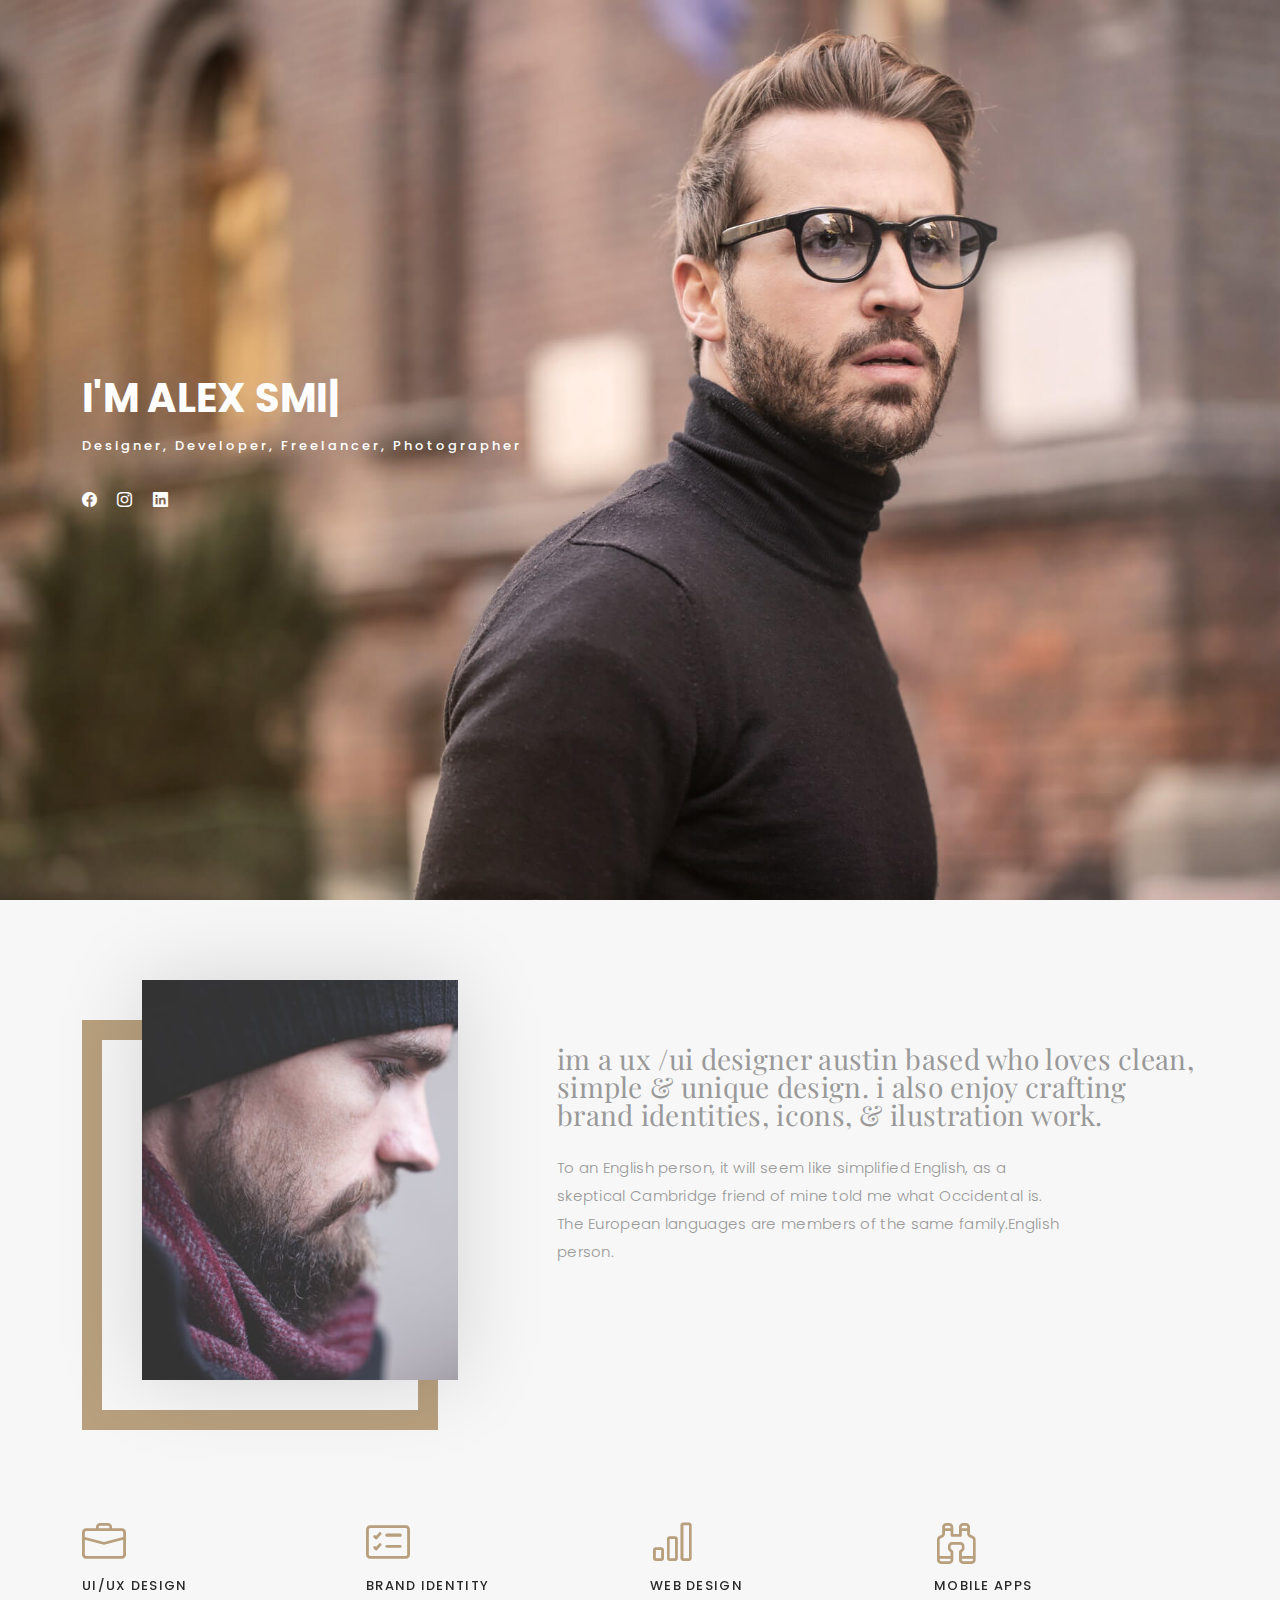
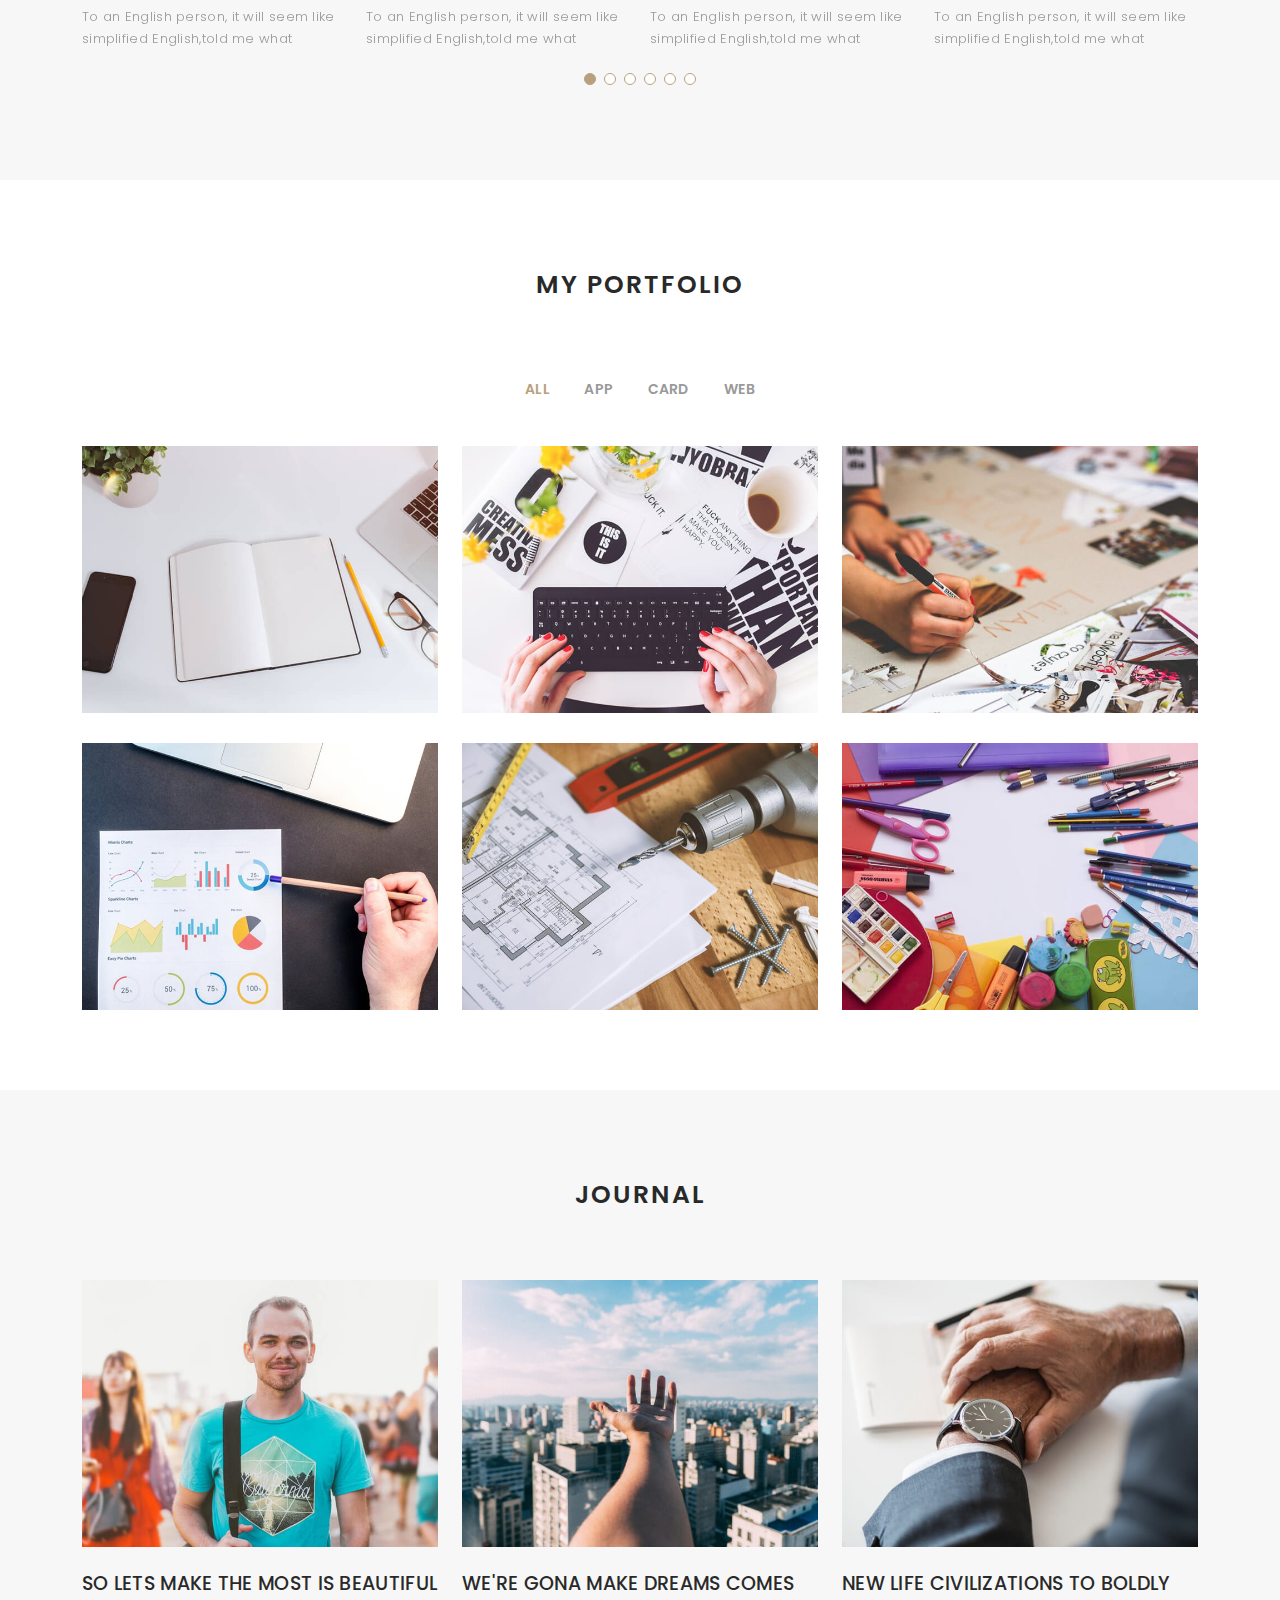
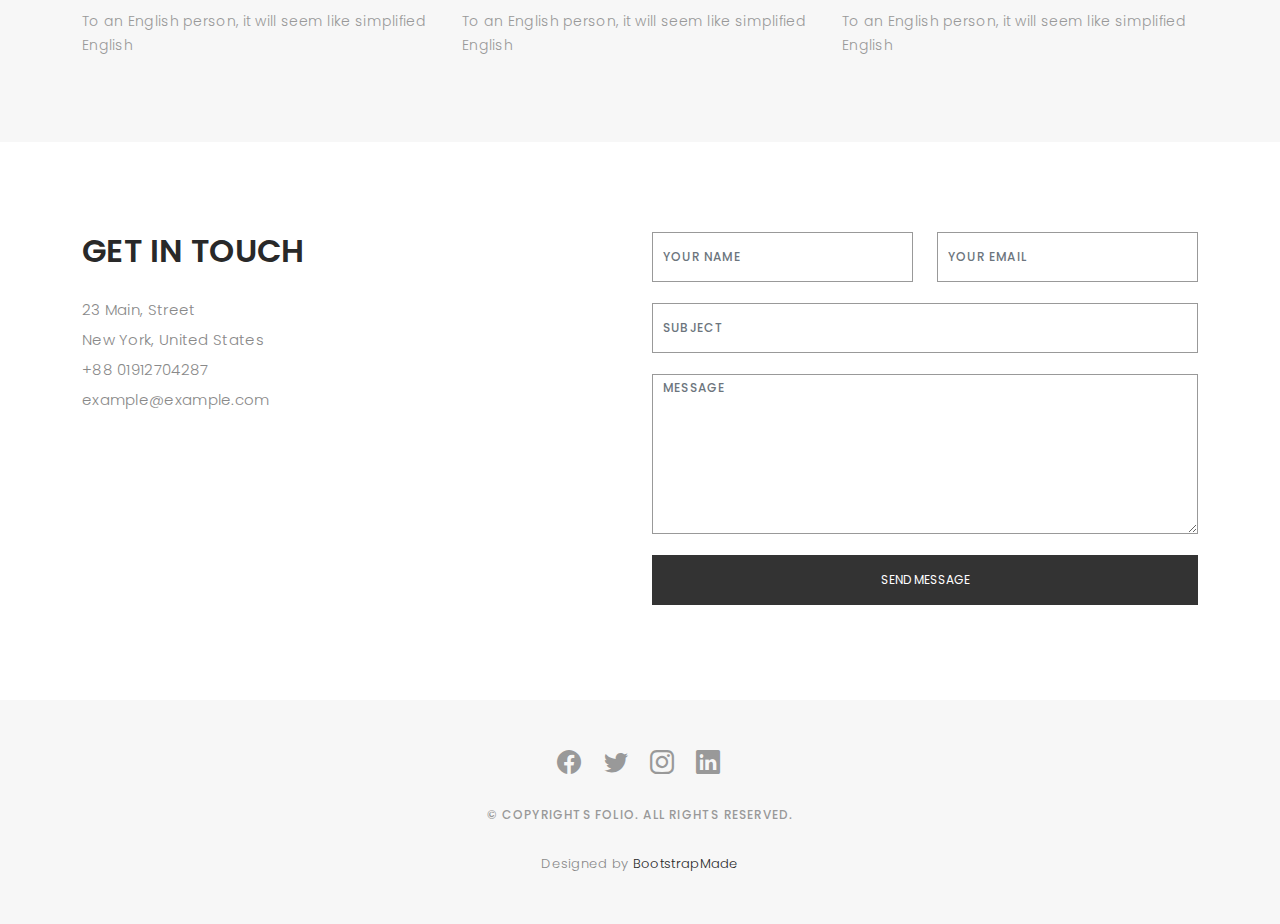
==== index.html @ 72db057d "removed linkeding" ====
<!DOCTYPE html>
<html lang="en">

<head>
  <meta charset="utf-8">
  <meta content="width=device-width, initial-scale=1.0" name="viewport">

  <title>Folio Bootstrap Template - Index</title>
  <meta content="" name="description">
  <meta content="" name="keywords">

  <!-- Favicons -->
  <link href="assets/img/favicon.png" rel="icon">
  <link href="assets/img/apple-touch-icon.png" rel="apple-touch-icon">

  <!-- Google Fonts -->
  <link href="https://fonts.googleapis.com/css?family=Poppins:300,300i,400,400i,500,500i,600,600i,700,700i|Playfair+Display:400,400i,500,500i,600,600i,700,700i,900,900i" rel="stylesheet">

  <!-- Vendor CSS Files -->
  <link href="assets/vendor/bootstrap/css/bootstrap.min.css" rel="stylesheet">
  <link href="assets/vendor/bootstrap-icons/bootstrap-icons.css" rel="stylesheet">
  <link href="assets/vendor/boxicons/css/boxicons.min.css" rel="stylesheet">
  <link href="assets/vendor/glightbox/css/glightbox.min.css" rel="stylesheet">
  <link href="assets/vendor/swiper/swiper-bundle.min.css" rel="stylesheet">

  <!-- Template Main CSS File -->
  <link href="assets/css/style.css" rel="stylesheet">

  <!-- =======================================================
  * Template Name: Folio - v4.10.0
  * Template URL: https://bootstrapmade.com/folio-bootstrap-portfolio-template/
  * Author: BootstrapMade.com
  * License: https://bootstrapmade.com/license/
  ======================================================== -->
</head>

<body>

  <!-- ======= Header ======= -->
  <header id="header" class="fixed-top ">
    <div class="container d-flex align-items-center justify-content-between">

      <a href="index.html" class="logo"><img src="assets/img/logo.png" alt="" class="img-fluid"></a>
      <!-- Uncomment below if you prefer to use an text logo -->
      <!-- <h1 class="logo"><a href="index.html">Folio</a></h1> -->

      <nav id="navbar" class="navbar">
        <ul>
          <li><a class="nav-link scrollto active" href="#hero">Home</a></li>
          <li><a class="nav-link scrollto" href="#about">About</a></li>
          <li><a class="nav-link  scrollto" href="#portfolio">Portfolio</a></li>
          <li><a class="nav-link  scrollto" href="#journal">Blog</a></li>
          <li class="dropdown"><a href="#"><span>Drop Down</span> <i class="bi bi-chevron-down"></i></a>
            <ul>
              <li><a href="#">Drop Down 1</a></li>
              <li class="dropdown"><a href="#"><span>Deep Drop Down</span> <i class="bi bi-chevron-right"></i></a>
                <ul>
                  <li><a href="#">Deep Drop Down 1</a></li>
                  <li><a href="#">Deep Drop Down 2</a></li>
                  <li><a href="#">Deep Drop Down 3</a></li>
                  <li><a href="#">Deep Drop Down 4</a></li>
                  <li><a href="#">Deep Drop Down 5</a></li>
                </ul>
              </li>
              <li><a href="#">Drop Down 2</a></li>
              <li><a href="#">Drop Down 3</a></li>
              <li><a href="#">Drop Down 4</a></li>
            </ul>
          </li>
          <li><a class="nav-link scrollto" href="#contact">Contact</a></li>
        </ul>
        <i class="bi bi-list mobile-nav-toggle"></i>
      </nav><!-- .navbar -->

    </div>
  </header><!-- End Header -->

  <!-- ======= Hero Section ======= -->
  <div id="hero" class="home">

    <div class="container">
      <div class="hero-content">
        <h1>I'm <span class="typed" data-typed-items="Alex Smith, Designer, Developer, Freelancer, Photographer"></span></h1>
        <p>Designer, Developer, Freelancer, Photographer</p>

        <ul class="list-unstyled list-social">
          <li><a href="#"><i class="bi bi-facebook"></i></a></li>
          <li><a href="#"><i class="bi bi-instagram"></i></a></li>
          <li><a href="#"><i class="bi bi-linkedin"></i></a></li>
        </ul>
      </div>
    </div>
  </div><!-- End Hero -->

  <main id="main">

    <!-- ======= About Section ======= -->
    <div id="about" class="paddsection">
      <div class="container">
        <div class="row justify-content-between">

          <div class="col-lg-4 ">
            <div class="div-img-bg">
              <div class="about-img">
                <img src="assets/img/me.jpg" class="img-responsive" alt="me">
              </div>
            </div>
          </div>

          <div class="col-lg-7">
            <div class="about-descr">

              <p class="p-heading">im a ux /ui designer austin based who loves clean, simple & unique design. i also enjoy crafting brand identities, icons, & ilustration work. </p>
              <p class="separator">To an English person, it will seem like simplified English, as a skeptical Cambridge friend of mine told me what Occidental is. The European languages are members of the same family.English person.</p>

            </div>

          </div>
        </div>
      </div>
    </div><!-- End About Section -->

    <!-- ======= Services Section ======= -->
    <div id="services">
      <div class="container">

        <div class="services-slider swiper" data-aos="fade-up" data-aos-delay="100">
          <div class="swiper-wrapper">

            <div class="swiper-slide">
              <div class="services-block">
                <i class="bi bi-briefcase"></i>
                <span>UI/UX DESIGN</span>
                <p class="separator">To an English person, it will seem like simplified English,told me what </p>
              </div>
            </div><!-- End testimonial item -->

            <div class="swiper-slide">
              <div class="services-block">
                <i class="bi bi-card-checklist"></i>
                <span>BRAND IDENTITY</span>
                <p class="separator">To an English person, it will seem like simplified English,told me what </p>
              </div>
            </div><!-- End testimonial item -->

            <div class="swiper-slide">
              <div class="services-block">
                <i class="bi bi-bar-chart"></i>
                <span>WEB DESIGN</span>
                <p class="separator">To an English person, it will seem like simplified English,told me what </p>
              </div>
            </div><!-- End testimonial item -->

            <div class="swiper-slide">
              <div class="services-block">
                <i class="bi bi-binoculars"></i>
                <span>MOBILE APPS</span>
                <p class="separator">To an English person, it will seem like simplified English,told me what </p>
              </div>
            </div><!-- End testimonial item -->

            <div class="swiper-slide">
              <div class="services-block">
                <i class="bi bi-brightness-high"></i>
                <span>Analytics</span>
                <p class="separator">To an English person, it will seem like simplified English,told me what </p>
              </div>
            </div><!-- End testimonial item -->

            <div class="swiper-slide">
              <div class="services-block">
                <i class="bi bi-calendar4-week"></i>
                <span>PHOTOGRAPHY</span>
                <p class="separator">To an English person, it will seem like simplified English,told me what </p>
              </div>
            </div><!-- End testimonial item -->

          </div>
          <div class="swiper-pagination"></div>
        </div>

      </div>

    </div><!-- End Services Section -->

    <!-- ======= Portfolio Section ======= -->
    <div id="portfolio" class="paddsection">

      <div class="container">
        <div class="section-title text-center">
          <h2>My Portfolio</h2>
        </div>
      </div>

      <div class="container">

        <div class="row">
          <div class="col-lg-12 d-flex justify-content-center">
            <ul id="portfolio-flters">
              <li data-filter="*" class="filter-active">All</li>
              <li data-filter=".filter-app">App</li>
              <li data-filter=".filter-card">Card</li>
              <li data-filter=".filter-web">Web</li>
            </ul>
          </div>
        </div>

        <div class="row portfolio-container">

          <div class="col-lg-4 col-md-6 portfolio-item filter-app">
            <img src="assets/img/portfolio/portfolio-1.jpg" class="img-fluid" alt="">
            <div class="portfolio-info">
              <h4>App 1</h4>
              <p>App</p>
              <a href="assets/img/portfolio/portfolio-1.jpg" data-gallery="portfolioGallery" class="portfolio-lightbox preview-link" title="App 1"><i class="bx bx-plus"></i></a>
              <a href="portfolio-details.html" class="details-link" title="More Details"><i class="bx bx-link"></i></a>
            </div>
          </div>

          <div class="col-lg-4 col-md-6 portfolio-item filter-web">
            <img src="assets/img/portfolio/portfolio-2.jpg" class="img-fluid" alt="">
            <div class="portfolio-info">
              <h4>Web 3</h4>
              <p>Web</p>
              <a href="assets/img/portfolio/portfolio-2.jpg" data-gallery="portfolioGallery" class="portfolio-lightbox preview-link" title="Web 3"><i class="bx bx-plus"></i></a>
              <a href="portfolio-details.html" class="details-link" title="More Details"><i class="bx bx-link"></i></a>
            </div>
          </div>

          <div class="col-lg-4 col-md-6 portfolio-item filter-app">
            <img src="assets/img/portfolio/portfolio-3.jpg" class="img-fluid" alt="">
            <div class="portfolio-info">
              <h4>App 2</h4>
              <p>App</p>
              <a href="assets/img/portfolio/portfolio-3.jpg" data-gallery="portfolioGallery" class="portfolio-lightbox preview-link" title="App 2"><i class="bx bx-plus"></i></a>
              <a href="portfolio-details.html" class="details-link" title="More Details"><i class="bx bx-link"></i></a>
            </div>
          </div>

          <div class="col-lg-4 col-md-6 portfolio-item filter-card">
            <img src="assets/img/portfolio/portfolio-4.jpg" class="img-fluid" alt="">
            <div class="portfolio-info">
              <h4>Card 2</h4>
              <p>Card</p>
              <a href="assets/img/portfolio/portfolio-4.jpg" data-gallery="portfolioGallery" class="portfolio-lightbox preview-link" title="Card 2"><i class="bx bx-plus"></i></a>
              <a href="portfolio-details.html" class="details-link" title="More Details"><i class="bx bx-link"></i></a>
            </div>
          </div>

          <div class="col-lg-4 col-md-6 portfolio-item filter-web">
            <img src="assets/img/portfolio/portfolio-5.jpg" class="img-fluid" alt="">
            <div class="portfolio-info">
              <h4>Web 2</h4>
              <p>Web</p>
              <a href="assets/img/portfolio/portfolio-5.jpg" data-gallery="portfolioGallery" class="portfolio-lightbox preview-link" title="Web 2"><i class="bx bx-plus"></i></a>
              <a href="portfolio-details.html" class="details-link" title="More Details"><i class="bx bx-link"></i></a>
            </div>
          </div>

          <div class="col-lg-4 col-md-6 portfolio-item filter-app">
            <img src="assets/img/portfolio/portfolio-6.jpg" class="img-fluid" alt="">
            <div class="portfolio-info">
              <h4>App 3</h4>
              <p>App</p>
              <a href="assets/img/portfolio/portfolio-6.jpg" data-gallery="portfolioGallery" class="portfolio-lightbox preview-link" title="App 3"><i class="bx bx-plus"></i></a>
              <a href="portfolio-details.html" class="details-link" title="More Details"><i class="bx bx-link"></i></a>
            </div>
          </div>

        </div>

      </div>

    </div><!-- End Portfolio Section -->

    <!-- ======= Journal Section ======= -->
    <div id="journal" class="text-left paddsection">

      <div class="container">
        <div class="section-title text-center">
          <h2>journal</h2>
        </div>
      </div>

      <div class="container">
        <div class="journal-block">
          <div class="row">

            <div class="col-lg-4 col-md-6">
              <div class="journal-info">

                <a href="blog-single.html"><img src="assets/img/blog-post-1.jpg" class="img-responsive" alt="img"></a>

                <div class="journal-txt">

                  <h4><a href="blog-single.html">SO LETS MAKE THE MOST IS BEAUTIFUL</a></h4>
                  <p class="separator">To an English person, it will seem like simplified English
                  </p>

                </div>

              </div>
            </div>

            <div class="col-lg-4 col-md-6">
              <div class="journal-info">

                <a href="blog-single.html"><img src="assets/img/blog-post-2.jpg" class="img-responsive" alt="img"></a>

                <div class="journal-txt">

                  <h4><a href="blog-single.html">WE'RE GONA MAKE DREAMS COMES</a></h4>
                  <p class="separator">To an English person, it will seem like simplified English
                  </p>

                </div>

              </div>
            </div>

            <div class="col-lg-4 col-md-6">
              <div class="journal-info">

                <a href="blog-single.html"><img src="assets/img/blog-post-3.jpg" class="img-responsive" alt="img"></a>

                <div class="journal-txt">

                  <h4><a href="blog-single.html">NEW LIFE CIVILIZATIONS TO BOLDLY</a></h4>
                  <p class="separator">To an English person, it will seem like simplified English
                  </p>

                </div>

              </div>
            </div>

          </div>
        </div>
      </div>

    </div><!-- End Journal Section -->

    <!-- ======= Contact Section ======= -->
    <div id="contact" class="paddsection">
      <div class="container">
        <div class="contact-block1">
          <div class="row">

            <div class="col-lg-6">
              <div class="contact-contact">

                <h2 class="mb-30">GET IN TOUCH</h2>

                <ul class="contact-details">
                  <li><span>23 Main, Street</span></li>
                  <li><span>New York, United States</span></li>
                  <li><span>+88 01912704287</span></li>
                  <li><span>example@example.com</span></li>
                </ul>

              </div>
            </div>

            <div class="col-lg-6">
              <form action="forms/contact.php" method="post" role="form" class="php-email-form">
                <div class="row gy-3">

                  <div class="col-lg-6">
                    <div class="form-group contact-block1">
                      <input type="text" name="name" class="form-control" id="name" placeholder="Your Name" required>
                    </div>
                  </div>

                  <div class="col-lg-6">
                    <div class="form-group">
                      <input type="email" class="form-control" name="email" id="email" placeholder="Your Email" required>
                    </div>
                  </div>

                  <div class="col-lg-12">
                    <div class="form-group">
                      <input type="text" class="form-control" name="subject" id="subject" placeholder="Subject" required>
                    </div>
                  </div>

                  <div class="col-lg-12">
                    <div class="form-group">
                      <textarea class="form-control" name="message" placeholder="Message" required></textarea>
                    </div>
                  </div>

                  <div class="col-lg-12">
                    <div class="loading">Loading</div>
                    <div class="error-message"></div>
                    <div class="sent-message">Your message has been sent. Thank you!</div>
                  </div>

                  <div class="mt-0">
                    <input type="submit" class="btn btn-defeault btn-send" value="Send message">
                  </div>

                </div>
              </form>
            </div>
          </div>
        </div>
      </div>
    </div><!-- End Contact Section -->

  </main><!-- End #main -->

  <!-- ======= Footer ======= -->
  <div id="footer" class="text-center">
    <div class="container">
      <div class="socials-media text-center">

        <ul class="list-unstyled">
          <li><a href="#"><i class="bi bi-facebook"></i></a></li>
          <li><a href="#"><i class="bi bi-twitter"></i></a></li>
          <li><a href="#"><i class="bi bi-instagram"></i></a></li>
          <li><a href="#"><i class="bi bi-linkedin"></i></a></li>
        </ul>

      </div>

      <p>&copy; Copyrights Folio. All rights reserved.</p>

      <div class="credits">
        <!--
        All the links in the footer should remain intact.
        You can delete the links only if you purchased the pro version.
        Licensing information: https://bootstrapmade.com/license/
        Purchase the pro version with working PHP/AJAX contact form: https://bootstrapmade.com/buy/?theme=Folio
      -->
        Designed by <a href="https://bootstrapmade.com/">BootstrapMade</a>
      </div>

    </div>
  </div><!-- End Footer -->

  <a href="#" class="back-to-top d-flex align-items-center justify-content-center"><i class="bi bi-arrow-up-short"></i></a>

  <!-- Vendor JS Files -->
  <script src="assets/vendor/bootstrap/js/bootstrap.bundle.min.js"></script>
  <script src="assets/vendor/glightbox/js/glightbox.min.js"></script>
  <script src="assets/vendor/isotope-layout/isotope.pkgd.min.js"></script>
  <script src="assets/vendor/swiper/swiper-bundle.min.js"></script>
  <script src="assets/vendor/typed.js/typed.min.js"></script>
  <script src="assets/vendor/php-email-form/validate.js"></script>

  <!-- Template Main JS File -->
  <script src="assets/js/main.js"></script>

</body>

</html>
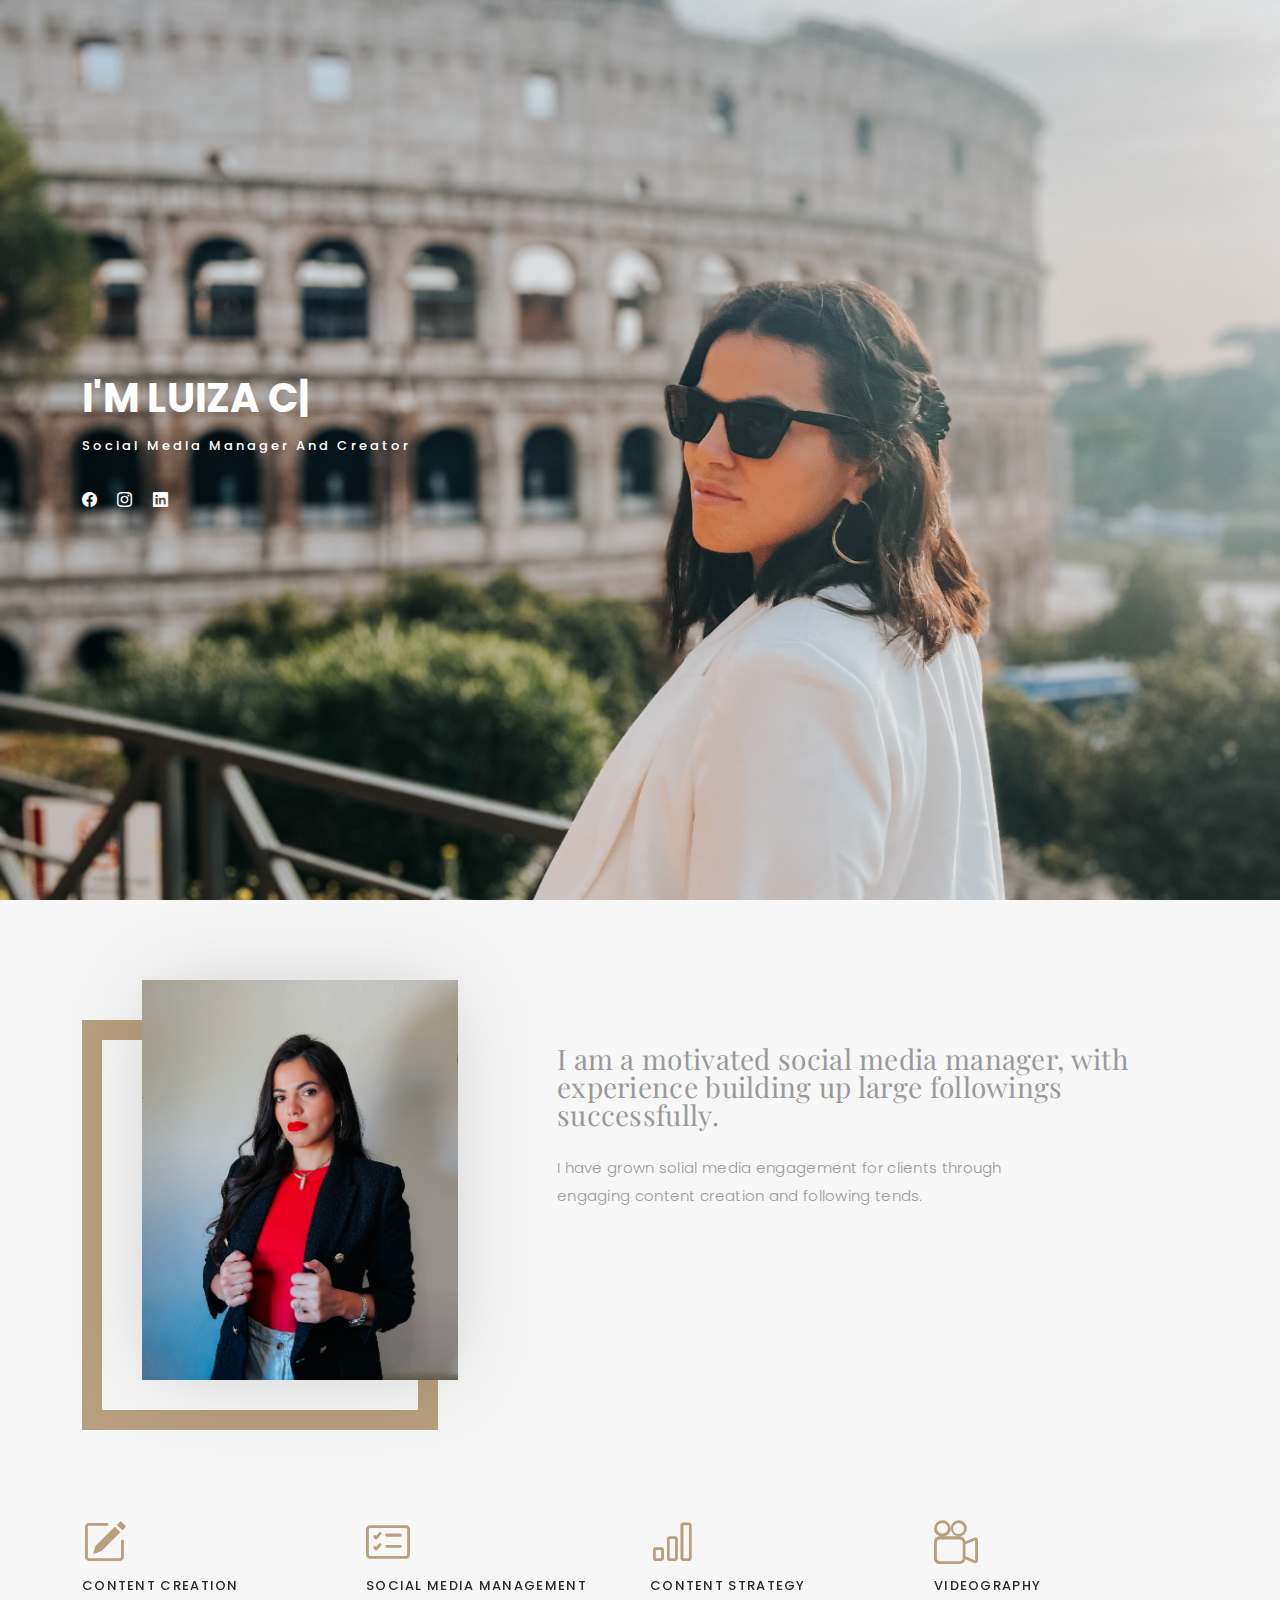
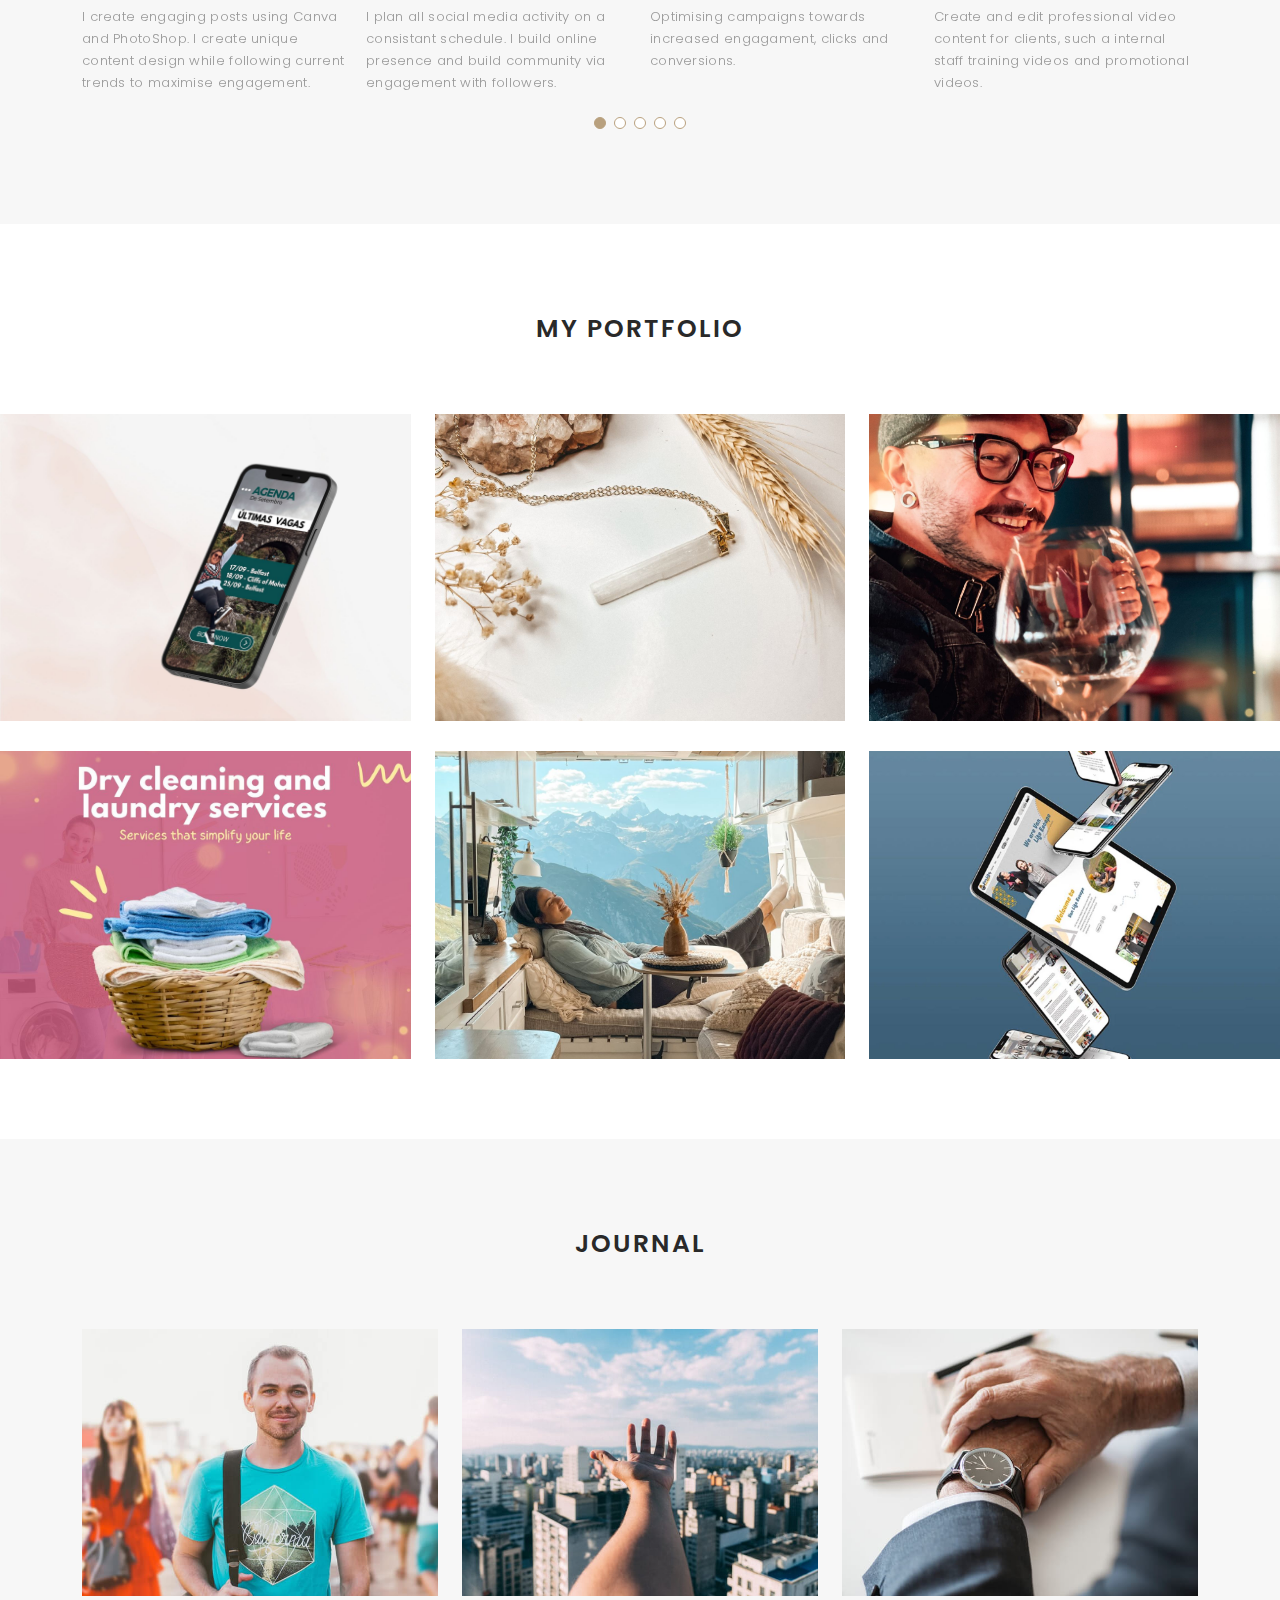
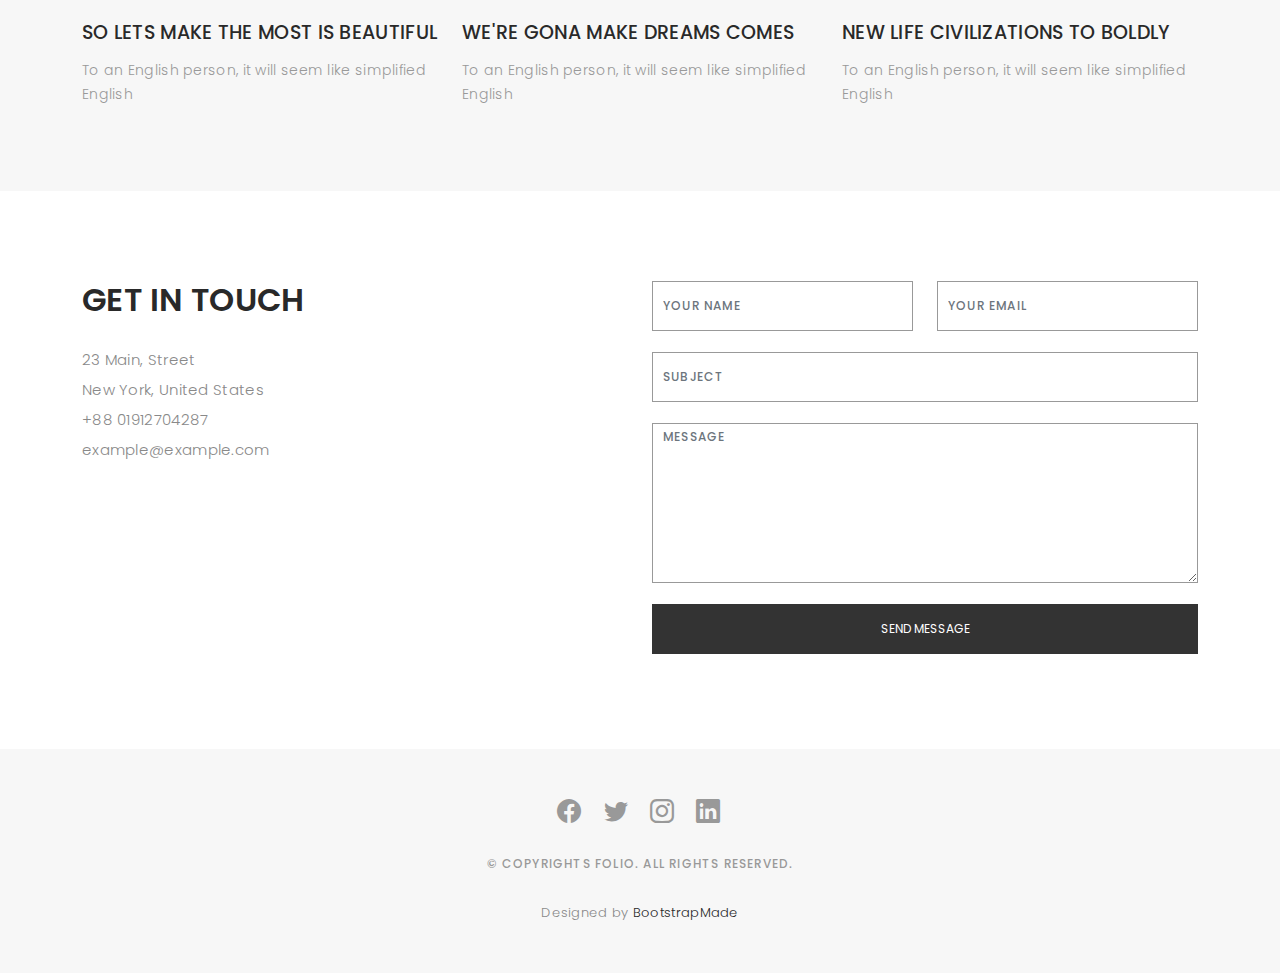
==== commit f013f8f1: "Changes to portfolio content" ====
--- a/index.html
+++ b/index.html
@@ -80,8 +80,8 @@
 
     <div class="container">
       <div class="hero-content">
-        <h1>I'm <span class="typed" data-typed-items="Alex Smith, Designer, Developer, Freelancer, Photographer"></span></h1>
-        <p>Designer, Developer, Freelancer, Photographer</p>
+        <h1>I'm <span class="typed" data-typed-items="Luiza Cavalcanti, Social Media Manager, Content Creator, Designer"></span></h1>
+        <p>Social Media Manager and Creator</p>
 
         <ul class="list-unstyled list-social">
           <li><a href="#"><i class="bi bi-facebook"></i></a></li>
@@ -102,7 +102,7 @@
           <div class="col-lg-4 ">
             <div class="div-img-bg">
               <div class="about-img">
-                <img src="assets/img/me.jpg" class="img-responsive" alt="me">
+                <img src="assets/img/luiza.jpg" class="img-responsive" alt="me">
               </div>
             </div>
           </div>
@@ -110,8 +110,8 @@
           <div class="col-lg-7">
             <div class="about-descr">
 
-              <p class="p-heading">im a ux /ui designer austin based who loves clean, simple & unique design. i also enjoy crafting brand identities, icons, & ilustration work. </p>
-              <p class="separator">To an English person, it will seem like simplified English, as a skeptical Cambridge friend of mine told me what Occidental is. The European languages are members of the same family.English person.</p>
+              <p class="p-heading">I am a motivated social media manager, with experience building up large followings successfully.</p>
+              <p class="separator">I have grown solial media engagement for clients through engaging content creation and following tends.</p>
 
             </div>
 
@@ -129,49 +129,41 @@
 
             <div class="swiper-slide">
               <div class="services-block">
-                <i class="bi bi-briefcase"></i>
-                <span>UI/UX DESIGN</span>
-                <p class="separator">To an English person, it will seem like simplified English,told me what </p>
+                <i class="bi bi-pencil-square"></i>
+                <span>CONTENT CREATION </span>
+                <p class="separator">I create engaging posts using Canva and PhotoShop. I create unique content design while following current trends to maximise engagement.</p>
               </div>
             </div><!-- End testimonial item -->
 
             <div class="swiper-slide">
               <div class="services-block">
                 <i class="bi bi-card-checklist"></i>
-                <span>BRAND IDENTITY</span>
-                <p class="separator">To an English person, it will seem like simplified English,told me what </p>
+                <span>SOCIAL MEDIA MANAGEMENT </span>
+                <p class="separator">I plan all social media activity on a consistant schedule. I build online presence and build community via engagement with followers.</p>
               </div>
             </div><!-- End testimonial item -->
 
             <div class="swiper-slide">
               <div class="services-block">
                 <i class="bi bi-bar-chart"></i>
-                <span>WEB DESIGN</span>
-                <p class="separator">To an English person, it will seem like simplified English,told me what </p>
+                <span>CONTENT STRATEGY </span>
+                <p class="separator">Optimising campaigns towards increased engagament, clicks and conversions.</p>
               </div>
             </div><!-- End testimonial item -->
 
             <div class="swiper-slide">
               <div class="services-block">
-                <i class="bi bi-binoculars"></i>
-                <span>MOBILE APPS</span>
-                <p class="separator">To an English person, it will seem like simplified English,told me what </p>
+                <i class="bi bi-camera-reels"></i>
+                <span> VIDEOGRAPHY</span>
+                <p class="separator">Create and edit professional video content for clients, such a internal staff training videos and promotional videos.</p>
               </div>
             </div><!-- End testimonial item -->
 
             <div class="swiper-slide">
               <div class="services-block">
-                <i class="bi bi-brightness-high"></i>
-                <span>Analytics</span>
-                <p class="separator">To an English person, it will seem like simplified English,told me what </p>
-              </div>
-            </div><!-- End testimonial item -->
-
-            <div class="swiper-slide">
-              <div class="services-block">
-                <i class="bi bi-calendar4-week"></i>
+                <i class="bi bi-camera"></i>
                 <span>PHOTOGRAPHY</span>
-                <p class="separator">To an English person, it will seem like simplified English,told me what </p>
+                <p class="separator">Shoot and editing of product photography.</p>
               </div>
             </div><!-- End testimonial item -->
 
@@ -192,78 +184,69 @@
         </div>
       </div>
 
-      <div class="container">
-
-        <div class="row">
-          <div class="col-lg-12 d-flex justify-content-center">
-            <ul id="portfolio-flters">
-              <li data-filter="*" class="filter-active">All</li>
-              <li data-filter=".filter-app">App</li>
-              <li data-filter=".filter-card">Card</li>
-              <li data-filter=".filter-web">Web</li>
-            </ul>
-          </div>
-        </div>
+
 
         <div class="row portfolio-container">
 
+          <!-- CARIOCA TRIPS -->
           <div class="col-lg-4 col-md-6 portfolio-item filter-app">
-            <img src="assets/img/portfolio/portfolio-1.jpg" class="img-fluid" alt="">
-            <div class="portfolio-info">
-              <h4>App 1</h4>
-              <p>App</p>
-              <a href="assets/img/portfolio/portfolio-1.jpg" data-gallery="portfolioGallery" class="portfolio-lightbox preview-link" title="App 1"><i class="bx bx-plus"></i></a>
-              <a href="portfolio-details.html" class="details-link" title="More Details"><i class="bx bx-link"></i></a>
+            <img src="assets/img/portfolio/carioca-project.jpg" class="img-fluid" alt="">
+            <div class="portfolio-info">
+              <h4> Social Media Manager & Creator </h4>
+              <p>Carioca Trips </p>
+              <a href="assets/img/portfolio/carioca-project.jpg" data-gallery="portfolioGallery" class="portfolio-lightbox preview-link" title="App 1"><i class="bx bx-plus"></i></a>
+              <a href="details-carioca.html" class="details-link" title="More Details"><i class="bx bx-link"></i></a>
             </div>
           </div>
 
           <div class="col-lg-4 col-md-6 portfolio-item filter-web">
-            <img src="assets/img/portfolio/portfolio-2.jpg" class="img-fluid" alt="">
-            <div class="portfolio-info">
-              <h4>Web 3</h4>
-              <p>Web</p>
-              <a href="assets/img/portfolio/portfolio-2.jpg" data-gallery="portfolioGallery" class="portfolio-lightbox preview-link" title="Web 3"><i class="bx bx-plus"></i></a>
-              <a href="portfolio-details.html" class="details-link" title="More Details"><i class="bx bx-link"></i></a>
+            <img src="assets/img/da-terra-crystals.jpg" class="img-fluid" alt="">
+            <div class="portfolio-info">
+              <h4> Marketing, Photography, E-commerce </h4>
+              <p> Da Terra Crystals </p>
+              <a href="assets/img/da-terra-crystals.jpg" data-gallery="portfolioGallery" class="portfolio-lightbox preview-link" title="Web 3"><i class="bx bx-plus"></i></a>
+              <a href="details-da-terra.html" class="details-link" title="More Details"><i class="bx bx-link"></i></a>
             </div>
           </div>
 
           <div class="col-lg-4 col-md-6 portfolio-item filter-app">
-            <img src="assets/img/portfolio/portfolio-3.jpg" class="img-fluid" alt="">
-            <div class="portfolio-info">
-              <h4>App 2</h4>
-              <p>App</p>
-              <a href="assets/img/portfolio/portfolio-3.jpg" data-gallery="portfolioGallery" class="portfolio-lightbox preview-link" title="App 2"><i class="bx bx-plus"></i></a>
-              <a href="portfolio-details.html" class="details-link" title="More Details"><i class="bx bx-link"></i></a>
+            <img src="assets/img/hodson-video.jpg" class="img-fluid" alt="">
+            <div class="portfolio-info">
+              <h4>Video Produce + Video editing </h4>
+              <p>Hodson Bay Group </p>
+              <a href="assets/img/hodson-video.jpg" data-gallery="portfolioGallery" class="portfolio-lightbox preview-link" title="App 2"><i class="bx bx-plus"></i></a>
+              <a href="https://vimeo.com/598905514" target="_blank" class="details-link" title="More Details"><i class="bx bx-link"></i></a>
             </div>
           </div>
 
           <div class="col-lg-4 col-md-6 portfolio-item filter-card">
-            <img src="assets/img/portfolio/portfolio-4.jpg" class="img-fluid" alt="">
-            <div class="portfolio-info">
-              <h4>Card 2</h4>
-              <p>Card</p>
-              <a href="assets/img/portfolio/portfolio-4.jpg" data-gallery="portfolioGallery" class="portfolio-lightbox preview-link" title="Card 2"><i class="bx bx-plus"></i></a>
-              <a href="portfolio-details.html" class="details-link" title="More Details"><i class="bx bx-link"></i></a>
+            <img src="assets/img/laundry.jpg" class="img-fluid" alt="">
+            <div class="portfolio-info">
+              <h4> Instagram diagnostic </h4>
+              <p> Online Laundry </p>
+              <a href="assets/img/laundry.jpg" data-gallery="portfolioGallery" class="portfolio-lightbox preview-link" title="Card 2"><i class="bx bx-plus"></i></a>
+              <a href="details-laundry.html" class="details-link" title="More Details"><i class="bx bx-link"></i></a>
             </div>
           </div>
 
           <div class="col-lg-4 col-md-6 portfolio-item filter-web">
-            <img src="assets/img/portfolio/portfolio-5.jpg" class="img-fluid" alt="">
-            <div class="portfolio-info">
-              <h4>Web 2</h4>
-              <p>Web</p>
-              <a href="assets/img/portfolio/portfolio-5.jpg" data-gallery="portfolioGallery" class="portfolio-lightbox preview-link" title="Web 2"><i class="bx bx-plus"></i></a>
-              <a href="portfolio-details.html" class="details-link" title="More Details"><i class="bx bx-link"></i></a>
+            <img src="assets/img/vanlife.jpg" class="img-fluid" alt="">
+            <div class="portfolio-info">
+              <h4> Social Media Creator  </h4>
+              <p> Van Life Escape + Lu Galvão Pelo Mundo </p>
+              <a href="assets/img/vanlife.jpg" data-gallery="portfolioGallery" class="portfolio-lightbox preview-link" title="Web 2"><i class="bx bx-plus"></i></a>
+              <a href="details-vanlife.html" class="details-link" title="More Details"><i class="bx bx-link"></i></a>
             </div>
           </div>
 
           <div class="col-lg-4 col-md-6 portfolio-item filter-app">
-            <img src="assets/img/portfolio/portfolio-6.jpg" class="img-fluid" alt="">
-            <div class="portfolio-info">
-              <h4>App 3</h4>
-              <p>App</p>
-              <a href="assets/img/portfolio/portfolio-6.jpg" data-gallery="portfolioGallery" class="portfolio-lightbox preview-link" title="App 3"><i class="bx bx-plus"></i></a>
-              <a href="portfolio-details.html" class="details-link" title="More Details"><i class="bx bx-link"></i></a>
+            <img src="assets/img/webdesign.jpg" class="img-fluid" alt="">
+            <div class="portfolio-info">
+              <h4> UX - Web design </h4>
+              <p> </p>
+              <a href="assets/img/webdesign.jpg
+              " data-gallery="portfolioGallery" class="portfolio-lightbox preview-link" title="App 3"><i class="bx bx-plus"></i></a>
+              <a href="details-ux.html" class="details-link" title="More Details"><i class="bx bx-link"></i></a>
             </div>
           </div>
 
--- a/assets/css/style.css
+++ b/assets/css/style.css
@@ -1,10 +1,10 @@
-/**
-* Template Name: Folio - v4.10.0
-* Template URL: https://bootstrapmade.com/folio-bootstrap-portfolio-template/
-* Author: BootstrapMade.com
-* License: https://bootstrapmade.com/license/
-*/
-
+/**
+* Template Name: Folio - v4.10.0
+* Template URL: https://bootstrapmade.com/folio-bootstrap-portfolio-template/
+* Author: BootstrapMade.com
+* License: https://bootstrapmade.com/license/
+*/
+
 /*--------------------------------------------------------------
 # General
 --------------------------------------------------------------*/
@@ -448,7 +448,7 @@
 # Hero
 --------------------------------------------------------------*/
 #hero {
-  background: url("../img/home-bg.jpg") repeat scroll center center/cover;
+  background: url("../img/hero.jpg") repeat scroll center center/cover;
   height: 100vh;
   width: 100%;
 }
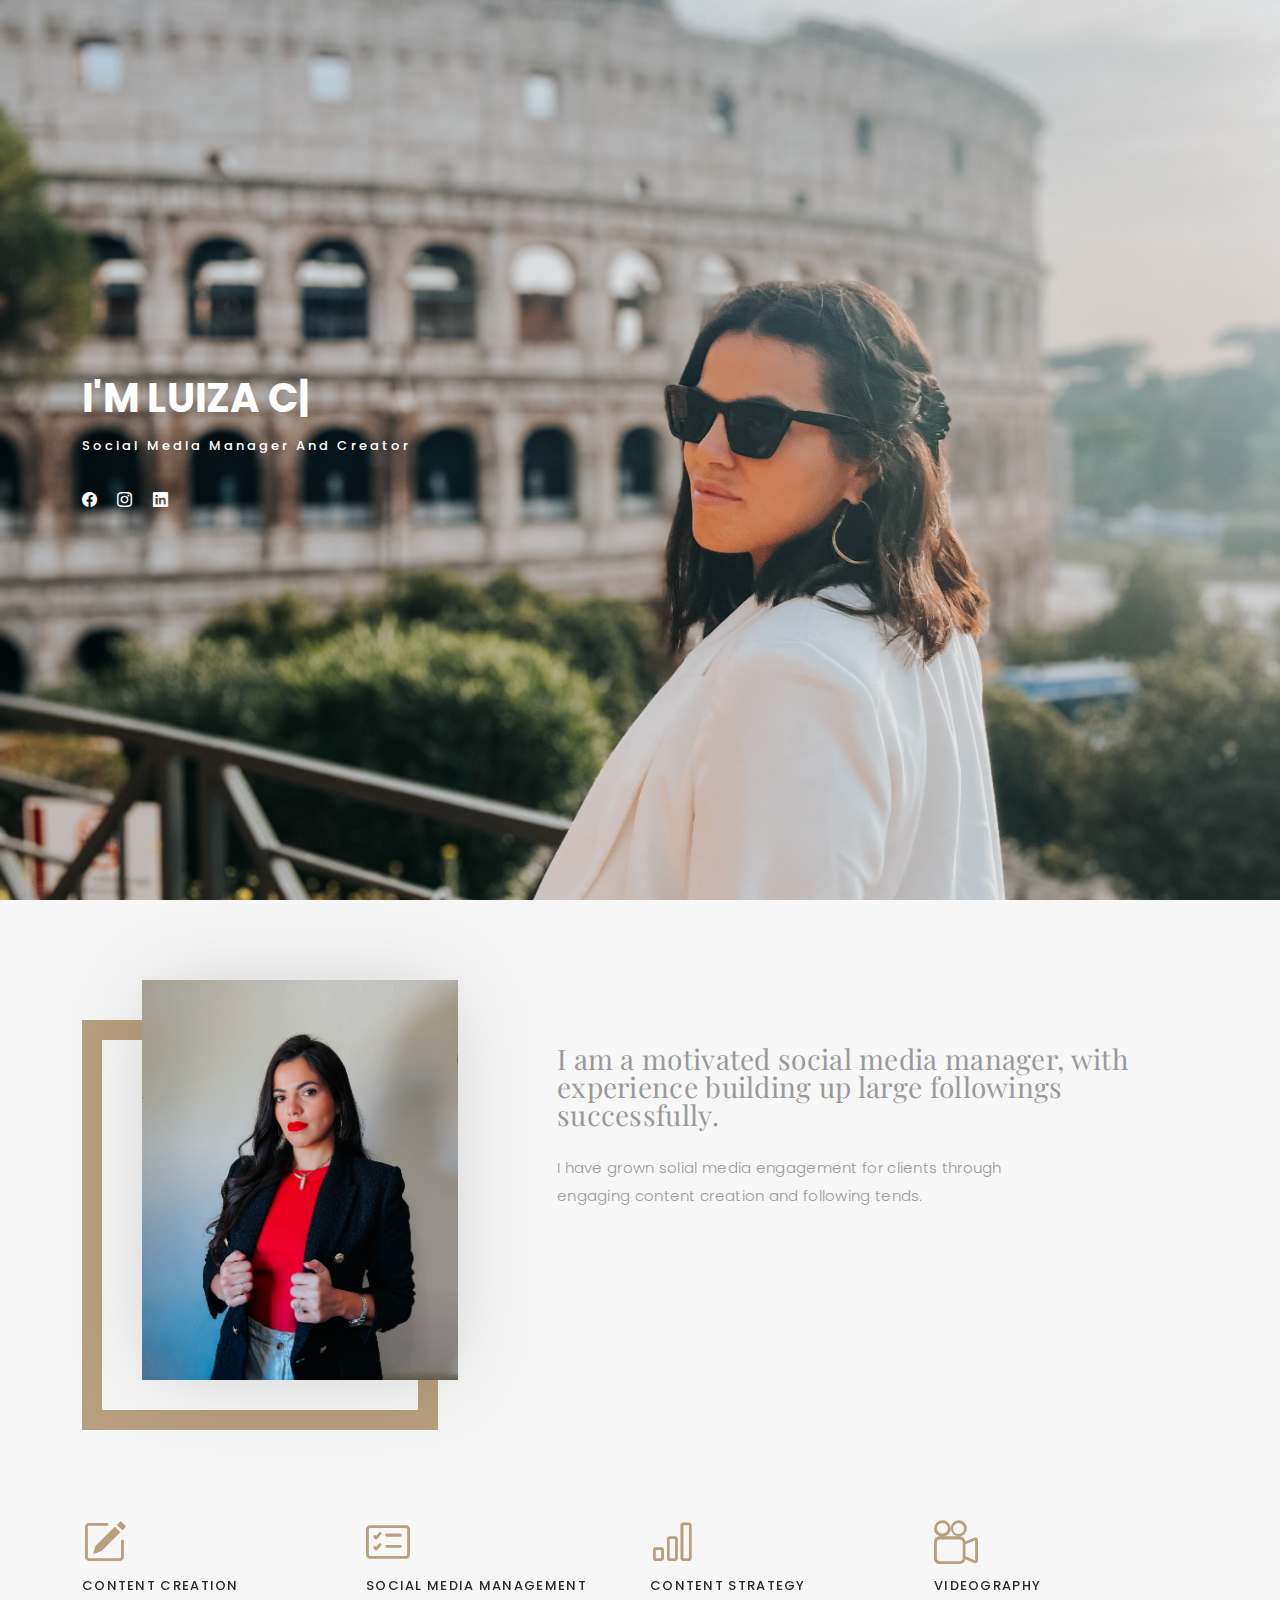
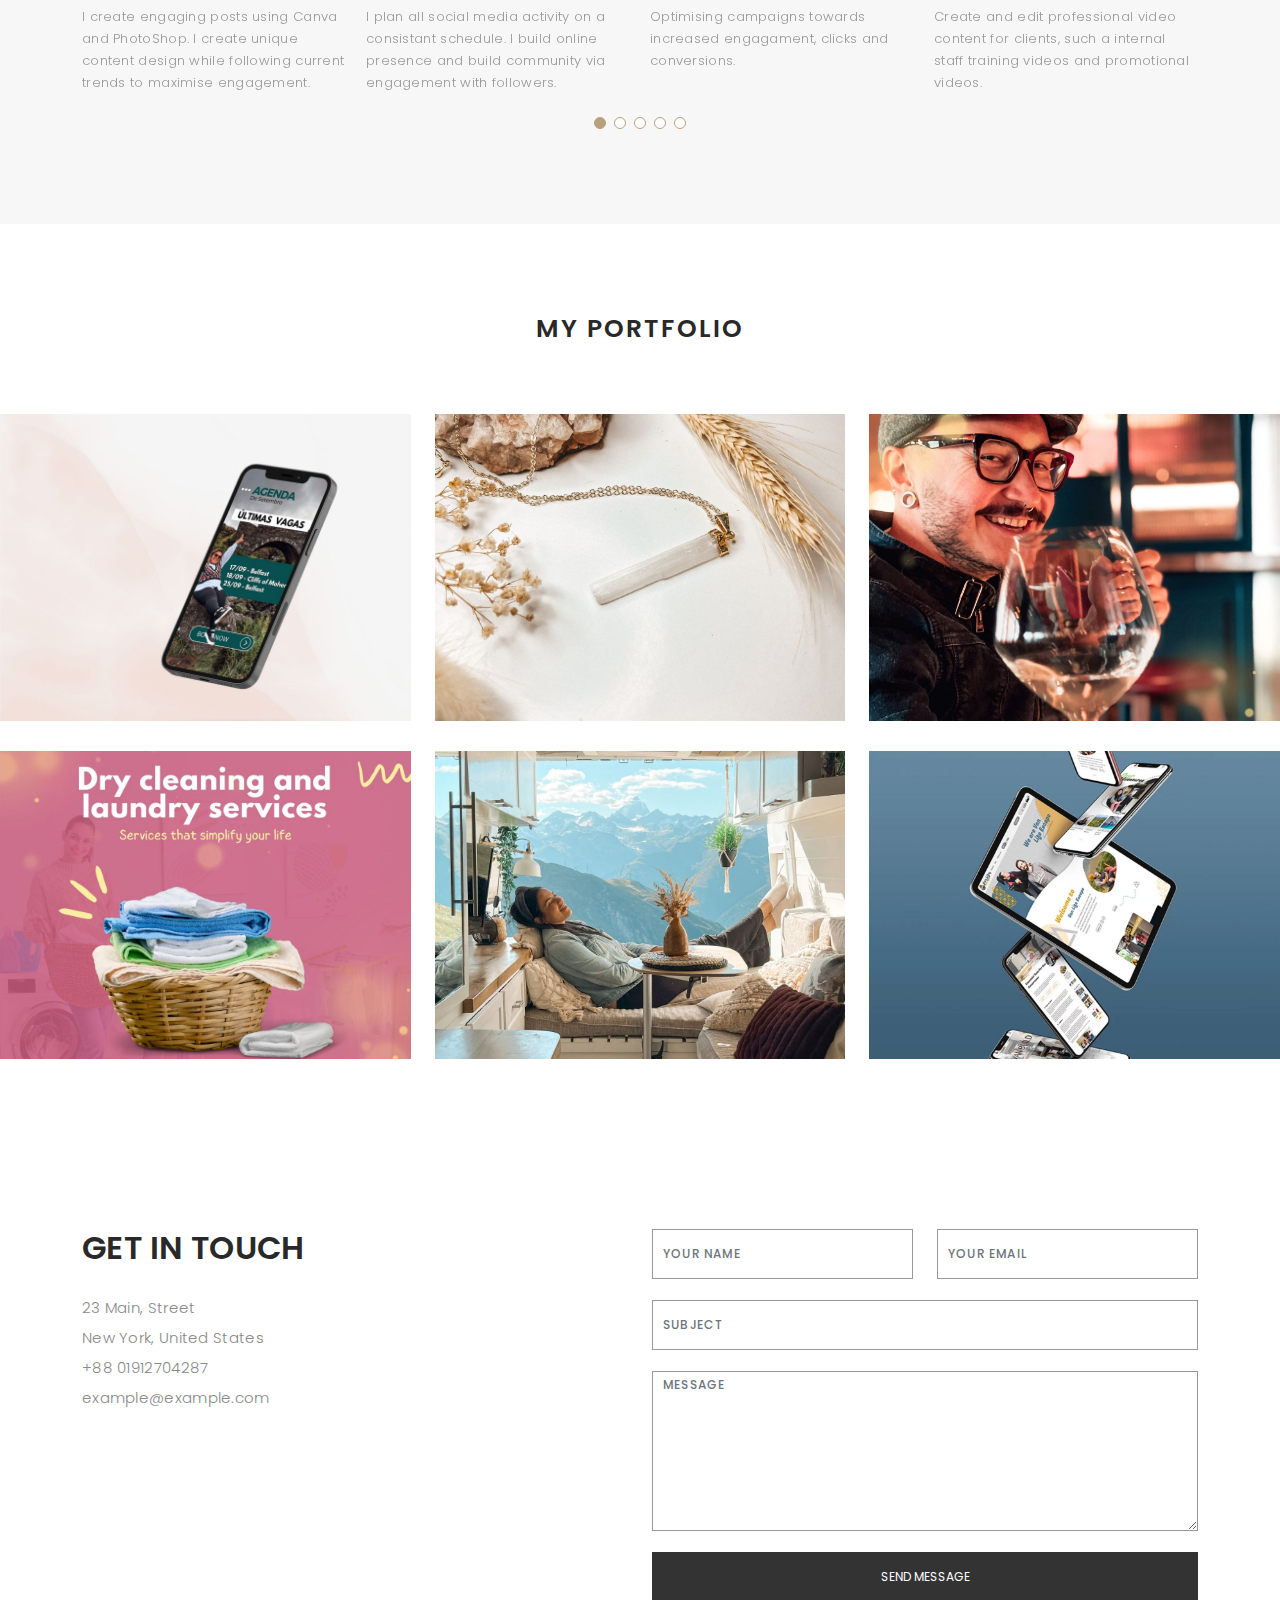
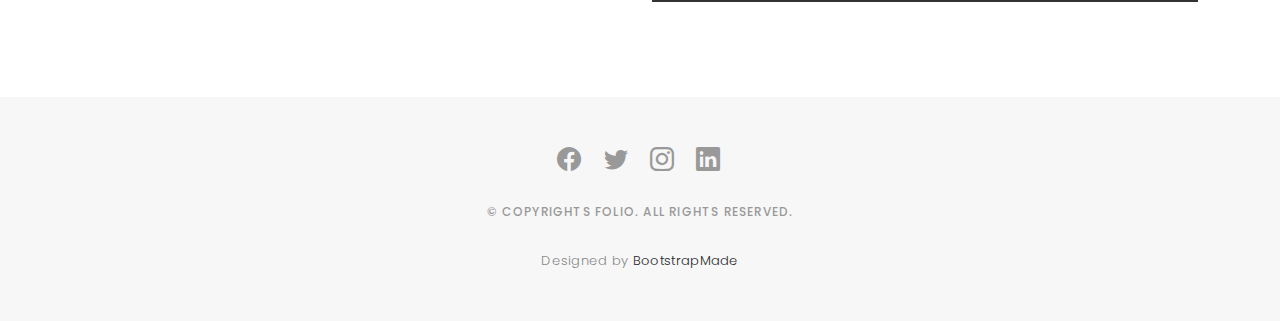
==== commit 4db0b36c: "Remove blog section" ====
--- a/index.html
+++ b/index.html
@@ -256,73 +256,6 @@
 
     </div><!-- End Portfolio Section -->
 
-    <!-- ======= Journal Section ======= -->
-    <div id="journal" class="text-left paddsection">
-
-      <div class="container">
-        <div class="section-title text-center">
-          <h2>journal</h2>
-        </div>
-      </div>
-
-      <div class="container">
-        <div class="journal-block">
-          <div class="row">
-
-            <div class="col-lg-4 col-md-6">
-              <div class="journal-info">
-
-                <a href="blog-single.html"><img src="assets/img/blog-post-1.jpg" class="img-responsive" alt="img"></a>
-
-                <div class="journal-txt">
-
-                  <h4><a href="blog-single.html">SO LETS MAKE THE MOST IS BEAUTIFUL</a></h4>
-                  <p class="separator">To an English person, it will seem like simplified English
-                  </p>
-
-                </div>
-
-              </div>
-            </div>
-
-            <div class="col-lg-4 col-md-6">
-              <div class="journal-info">
-
-                <a href="blog-single.html"><img src="assets/img/blog-post-2.jpg" class="img-responsive" alt="img"></a>
-
-                <div class="journal-txt">
-
-                  <h4><a href="blog-single.html">WE'RE GONA MAKE DREAMS COMES</a></h4>
-                  <p class="separator">To an English person, it will seem like simplified English
-                  </p>
-
-                </div>
-
-              </div>
-            </div>
-
-            <div class="col-lg-4 col-md-6">
-              <div class="journal-info">
-
-                <a href="blog-single.html"><img src="assets/img/blog-post-3.jpg" class="img-responsive" alt="img"></a>
-
-                <div class="journal-txt">
-
-                  <h4><a href="blog-single.html">NEW LIFE CIVILIZATIONS TO BOLDLY</a></h4>
-                  <p class="separator">To an English person, it will seem like simplified English
-                  </p>
-
-                </div>
-
-              </div>
-            </div>
-
-          </div>
-        </div>
-      </div>
-
-    </div><!-- End Journal Section -->
-
     <!-- ======= Contact Section ======= -->
     <div id="contact" class="paddsection">
       <div class="container">
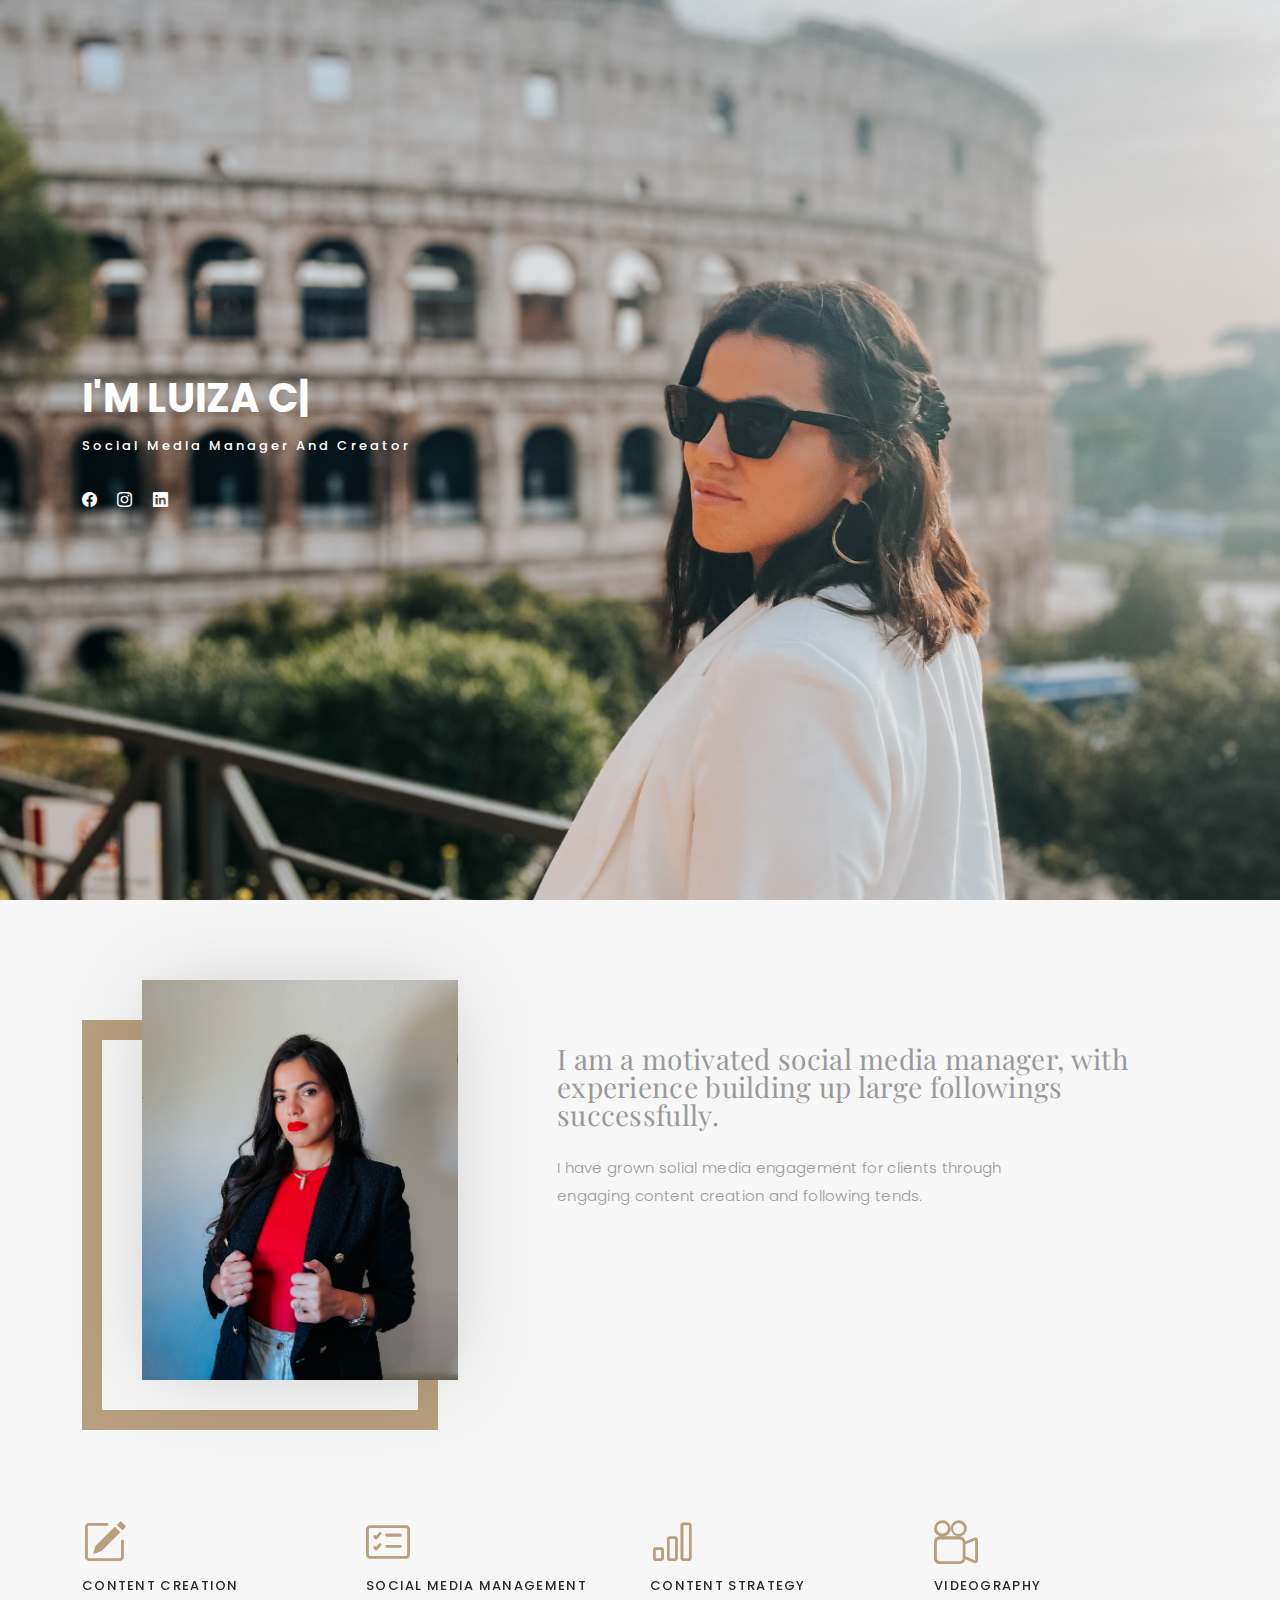
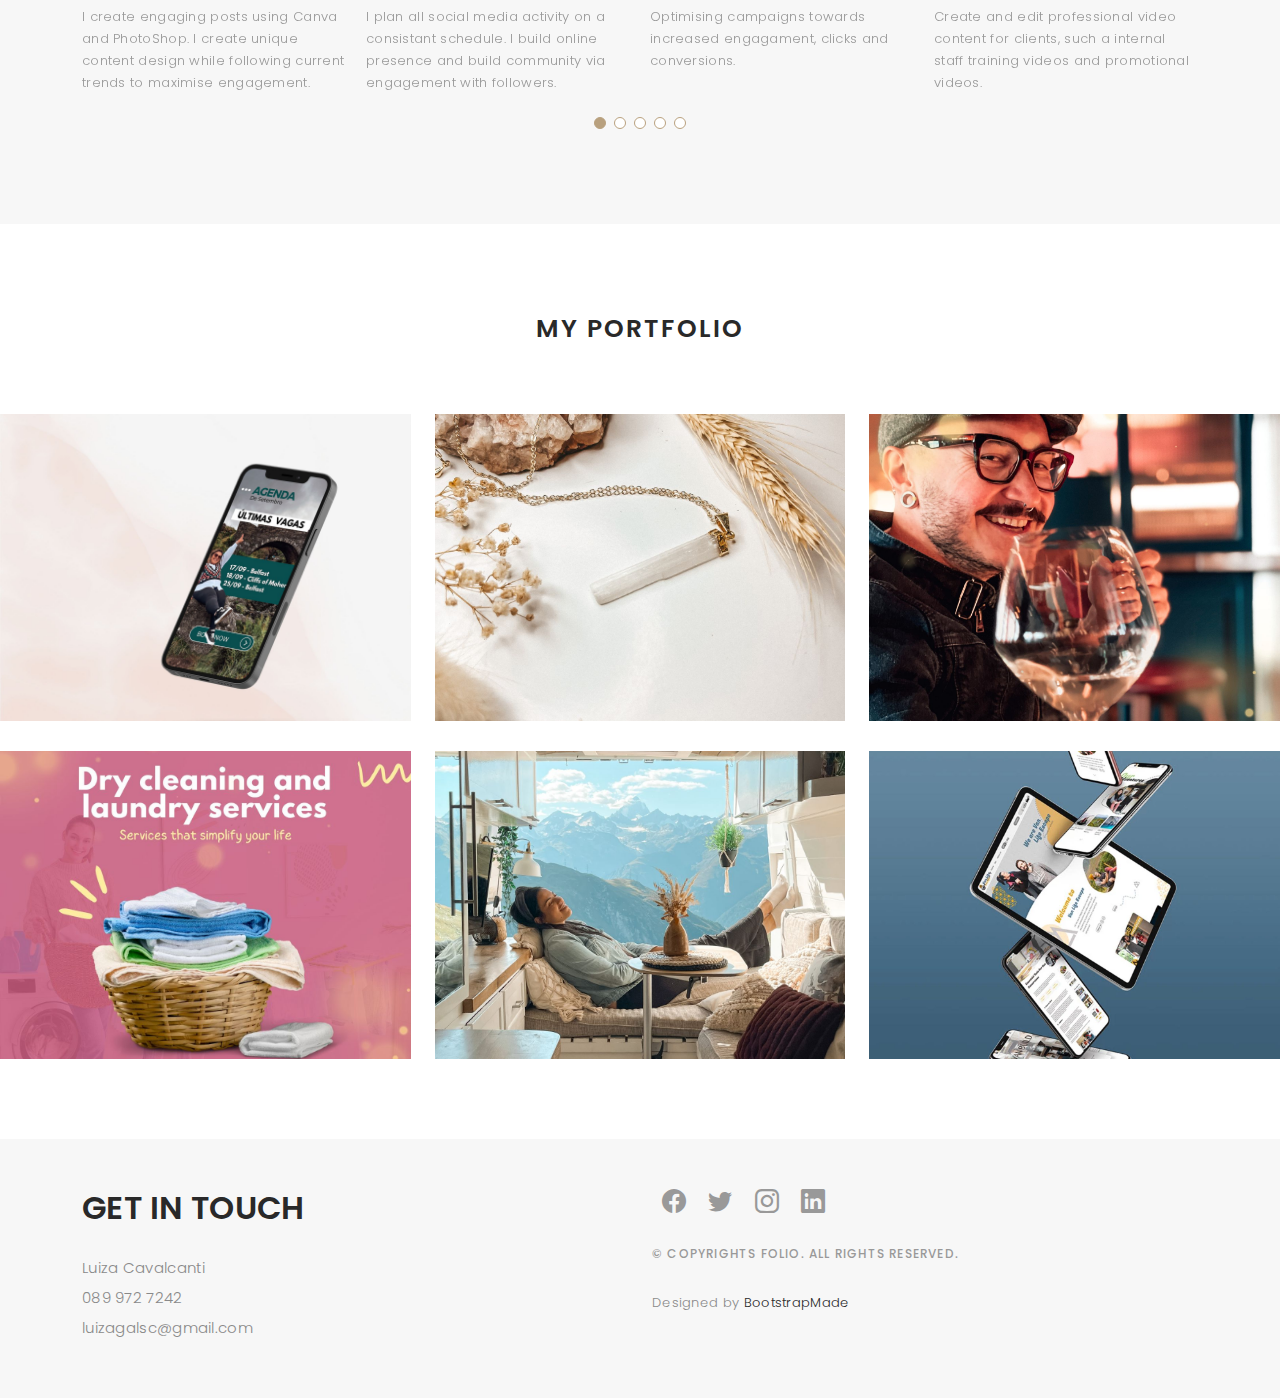
==== commit 194cb1c8: "Change footer" ====
--- a/index.html
+++ b/index.html
@@ -257,8 +257,8 @@
     </div><!-- End Portfolio Section -->
 
     <!-- ======= Contact Section ======= -->
-    <div id="contact" class="paddsection">
-      <div class="container">
+    <div id="footer" class="paddsection">
+      <div id="" class="container">
         <div class="contact-block1">
           <div class="row">
 
@@ -268,55 +268,37 @@
                 <h2 class="mb-30">GET IN TOUCH</h2>
 
                 <ul class="contact-details">
-                  <li><span>23 Main, Street</span></li>
-                  <li><span>New York, United States</span></li>
-                  <li><span>+88 01912704287</span></li>
-                  <li><span>example@example.com</span></li>
+                  <li><span>Luiza Cavalcanti</span></li>
+                  <li><span>089 972 7242</span></li>
+                  <li><span>luizagalsc@gmail.com</span></li>
                 </ul>
 
               </div>
             </div>
 
             <div class="col-lg-6">
-              <form action="forms/contact.php" method="post" role="form" class="php-email-form">
-                <div class="row gy-3">
-
-                  <div class="col-lg-6">
-                    <div class="form-group contact-block1">
-                      <input type="text" name="name" class="form-control" id="name" placeholder="Your Name" required>
-                    </div>
-                  </div>
-
-                  <div class="col-lg-6">
-                    <div class="form-group">
-                      <input type="email" class="form-control" name="email" id="email" placeholder="Your Email" required>
-                    </div>
-                  </div>
-
-                  <div class="col-lg-12">
-                    <div class="form-group">
-                      <input type="text" class="form-control" name="subject" id="subject" placeholder="Subject" required>
-                    </div>
-                  </div>
-
-                  <div class="col-lg-12">
-                    <div class="form-group">
-                      <textarea class="form-control" name="message" placeholder="Message" required></textarea>
-                    </div>
-                  </div>
-
-                  <div class="col-lg-12">
-                    <div class="loading">Loading</div>
-                    <div class="error-message"></div>
-                    <div class="sent-message">Your message has been sent. Thank you!</div>
-                  </div>
-
-                  <div class="mt-0">
-                    <input type="submit" class="btn btn-defeault btn-send" value="Send message">
-                  </div>
-
-                </div>
-              </form>
+              <div class="socials-media text-center">
+        
+                <ul class="list-unstyled">
+                  <li><a href="#"><i class="bi bi-facebook"></i></a></li>
+                  <li><a href="#"><i class="bi bi-twitter"></i></a></li>
+                  <li><a href="#"><i class="bi bi-instagram"></i></a></li>
+                  <li><a href="#"><i class="bi bi-linkedin"></i></a></li>
+                </ul>
+        
+              </div>
+        
+              <p>&copy; Copyrights Folio. All rights reserved.</p>
+        
+              <div class="credits">
+                <!--
+
+                Licensing information: https://bootstrapmade.com/license/
+                Purchase the pro version with working PHP/AJAX contact form: https://bootstrapmade.com/buy/?theme=Folio
+              -->
+                Designed by <a href="https://bootstrapmade.com/">BootstrapMade</a>
+              </div>
+        
             </div>
           </div>
         </div>
@@ -325,34 +307,6 @@
 
   </main><!-- End #main -->
 
-  <!-- ======= Footer ======= -->
-  <div id="footer" class="text-center">
-    <div class="container">
-      <div class="socials-media text-center">
-
-        <ul class="list-unstyled">
-          <li><a href="#"><i class="bi bi-facebook"></i></a></li>
-          <li><a href="#"><i class="bi bi-twitter"></i></a></li>
-          <li><a href="#"><i class="bi bi-instagram"></i></a></li>
-          <li><a href="#"><i class="bi bi-linkedin"></i></a></li>
-        </ul>
-
-      </div>
-
-      <p>&copy; Copyrights Folio. All rights reserved.</p>
-
-      <div class="credits">
-        <!--
-        All the links in the footer should remain intact.
-        You can delete the links only if you purchased the pro version.
-        Licensing information: https://bootstrapmade.com/license/
-        Purchase the pro version with working PHP/AJAX contact form: https://bootstrapmade.com/buy/?theme=Folio
-      -->
-        Designed by <a href="https://bootstrapmade.com/">BootstrapMade</a>
-      </div>
-
-    </div>
-  </div><!-- End Footer -->
 
   <a href="#" class="back-to-top d-flex align-items-center justify-content-center"><i class="bi bi-arrow-up-short"></i></a>
 
--- a/assets/css/style.css
+++ b/assets/css/style.css
@@ -11,7 +11,7 @@
 body {
   background: #ffffff;
   color: #898989;
-  font-family: "Poppins", helvetica;
+  font-family: 'Poppins', helvetica;
   font-size: 15px;
   font-weight: 300;
   line-height: 20px;
@@ -204,7 +204,7 @@
   line-height: 1;
   font-weight: 600;
   letter-spacing: 1px;
-  font-family: "Playfair Display", sans-serif;
+  font-family: 'Playfair Display', sans-serif;
   font-style: italic;
 }
 
@@ -250,7 +250,7 @@
   align-items: center;
   justify-content: space-between;
   padding: 10px 0 10px 30px;
-  font-family: "Poppins", sans-serif;
+  font-family: 'Poppins', sans-serif;
   font-size: 14px;
   font-weight: 500;
   color: #7e7d7d;
@@ -268,7 +268,7 @@
 .navbar a:hover,
 .navbar .active,
 .navbar .active:focus,
-.navbar li:hover>a {
+.navbar li:hover > a {
   color: #b8a07e;
 }
 
@@ -302,11 +302,11 @@
 
 .navbar .dropdown ul a:hover,
 .navbar .dropdown ul .active:hover,
-.navbar .dropdown ul li:hover>a {
+.navbar .dropdown ul li:hover > a {
   color: #b8a07e;
 }
 
-.navbar .dropdown:hover>ul {
+.navbar .dropdown:hover > ul {
   opacity: 1;
   top: 100%;
   visibility: visible;
@@ -318,7 +318,7 @@
   visibility: hidden;
 }
 
-.navbar .dropdown .dropdown:hover>ul {
+.navbar .dropdown .dropdown:hover > ul {
   opacity: 1;
   top: 0;
   left: 100%;
@@ -330,7 +330,7 @@
     left: -90%;
   }
 
-  .navbar .dropdown .dropdown:hover>ul {
+  .navbar .dropdown .dropdown:hover > ul {
     left: -100%;
   }
 }
@@ -401,7 +401,7 @@
 
 .navbar-mobile a:hover,
 .navbar-mobile .active,
-.navbar-mobile li:hover>a {
+.navbar-mobile li:hover > a {
   color: #b8a07e;
 }
 
@@ -436,11 +436,11 @@
 
 .navbar-mobile .dropdown ul a:hover,
 .navbar-mobile .dropdown ul .active:hover,
-.navbar-mobile .dropdown ul li:hover>a {
+.navbar-mobile .dropdown ul li:hover > a {
   color: #b8a07e;
 }
 
-.navbar-mobile .dropdown>.dropdown-active {
+.navbar-mobile .dropdown > .dropdown-active {
   display: block;
 }
 
@@ -448,7 +448,7 @@
 # Hero
 --------------------------------------------------------------*/
 #hero {
-  background: url("../img/hero.jpg") repeat scroll center center/cover;
+  background: url('../img/hero.jpg') repeat scroll center center/cover;
   height: 100vh;
   width: 100%;
 }
@@ -526,15 +526,15 @@
   font-size: 14px;
 }
 
-.breadcrumbs ol li+li {
+.breadcrumbs ol li + li {
   padding-left: 10px;
 }
 
-.breadcrumbs ol li+li::before {
+.breadcrumbs ol li + li::before {
   display: inline-block;
   padding-right: 10px;
   color: #6c757d;
-  content: "/";
+  content: '/';
 }
 
 @media (max-width: 768px) {
@@ -577,7 +577,7 @@
 }
 
 #about .about-descr .p-heading {
-  font-family: "Playfair Display", serif;
+  font-family: 'Playfair Display', serif;
   font-size: 28px;
   text-align: left;
 }
@@ -745,7 +745,10 @@
   position: relative;
 }
 
-.portfolio-details .portfolio-details-slider .swiper-pagination .swiper-pagination-bullet {
+.portfolio-details
+  .portfolio-details-slider
+  .swiper-pagination
+  .swiper-pagination-bullet {
   width: 12px;
   height: 12px;
   background-color: #fff;
@@ -753,7 +756,10 @@
   border: 1px solid #b8a07e;
 }
 
-.portfolio-details .portfolio-details-slider .swiper-pagination .swiper-pagination-bullet-active {
+.portfolio-details
+  .portfolio-details-slider
+  .swiper-pagination
+  .swiper-pagination-bullet-active {
   background-color: #b8a07e;
 }
 
@@ -776,7 +782,7 @@
   font-size: 15px;
 }
 
-.portfolio-details .portfolio-info ul li+li {
+.portfolio-details .portfolio-info ul li + li {
   margin-top: 10px;
 }
 
@@ -889,7 +895,7 @@
   font-weight: 600;
 }
 
-.php-email-form .error-message br+br {
+.php-email-form .error-message br + br {
   margin-top: 25px;
 }
 
@@ -912,7 +918,7 @@
 }
 
 .php-email-form .loading:before {
-  content: "";
+  content: '';
   display: inline-block;
   border-radius: 50%;
   width: 24px;
@@ -1089,6 +1095,7 @@
 
 #footer .socials-media {
   width: 100%;
+  text-align-last: left;
 }
 
 #footer .socials-media ul {
@@ -1140,7 +1147,6 @@
  *  ~~~~~~~~~~~~~~~~~~~~~~~~~~~~~~~~~~~~
  */
 @media (min-width: 768px) and (max-width: 991px) {
-
   /* Navbar */
   nav {
     padding: 10px 15px;
@@ -1223,7 +1229,6 @@
  *  ~~~~~~~~~~~~~~~~~~~~~~~~~~~~~~~~~~~~
  */
 @media (max-width: 767px) {
-
   /* Navbar */
   nav {
     padding: 20px 15px;
@@ -1306,7 +1311,6 @@
  *  ~~~~~~~~~~~~~~~~~~~~~~~~~~~~~~~~~~~~
  */
 @media (max-width: 600px) {
-
   /* Navbar */
   nav {
     padding: 20px 15px;
@@ -1389,7 +1393,6 @@
  *  ~~~~~~~~~~~~~~~~~~~~~~~~~~~~~~~~~~~~
  */
 @media (max-width: 480px) {
-
   /* Navbar */
   nav {
     padding: 20px 15px;
@@ -1471,7 +1474,6 @@
  *  ~~~~~~~~~~~~~~~~~~~~~~~~~~~~~~~~~~~~
  */
 @media (max-width: 320px) {
-
   /* Navbar */
   nav {
     padding: 20px 15px;
@@ -1553,4 +1555,4 @@
     display: inline-block;
     margin-right: 0;
   }
-}+}
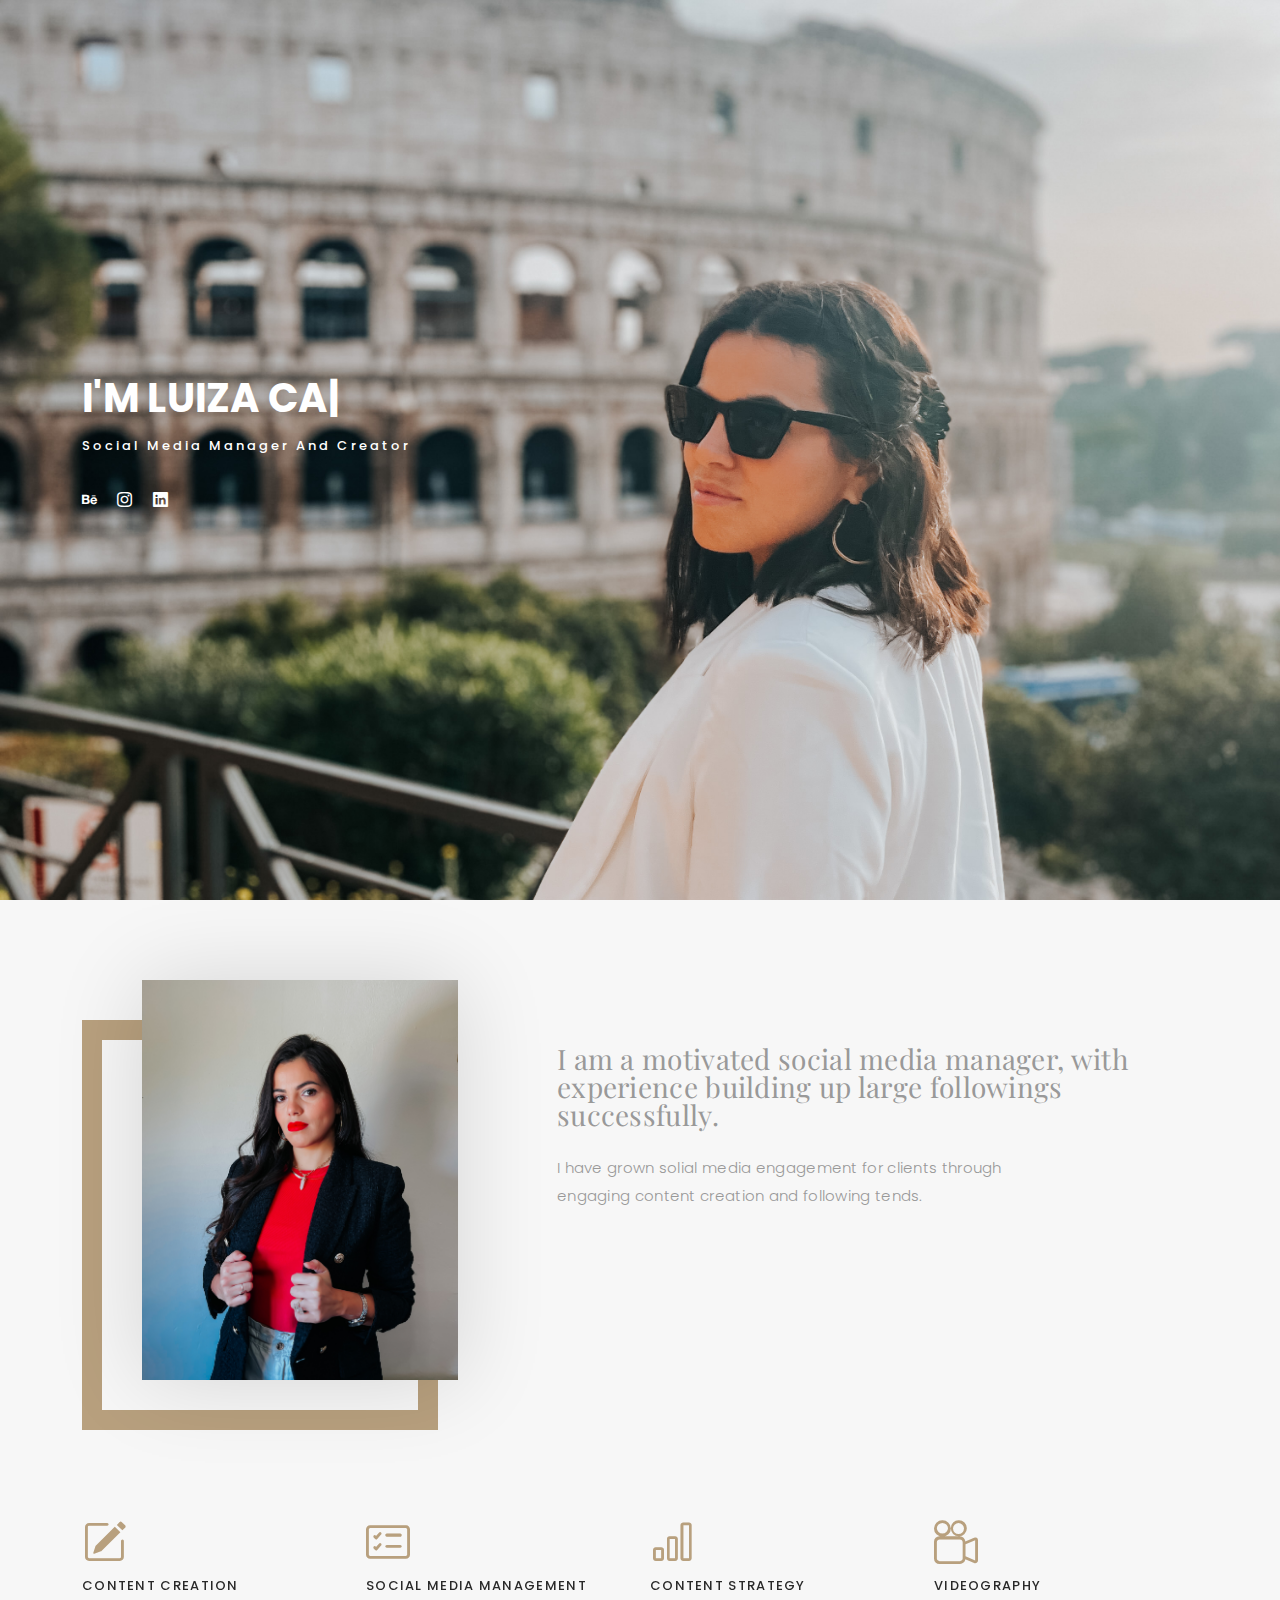
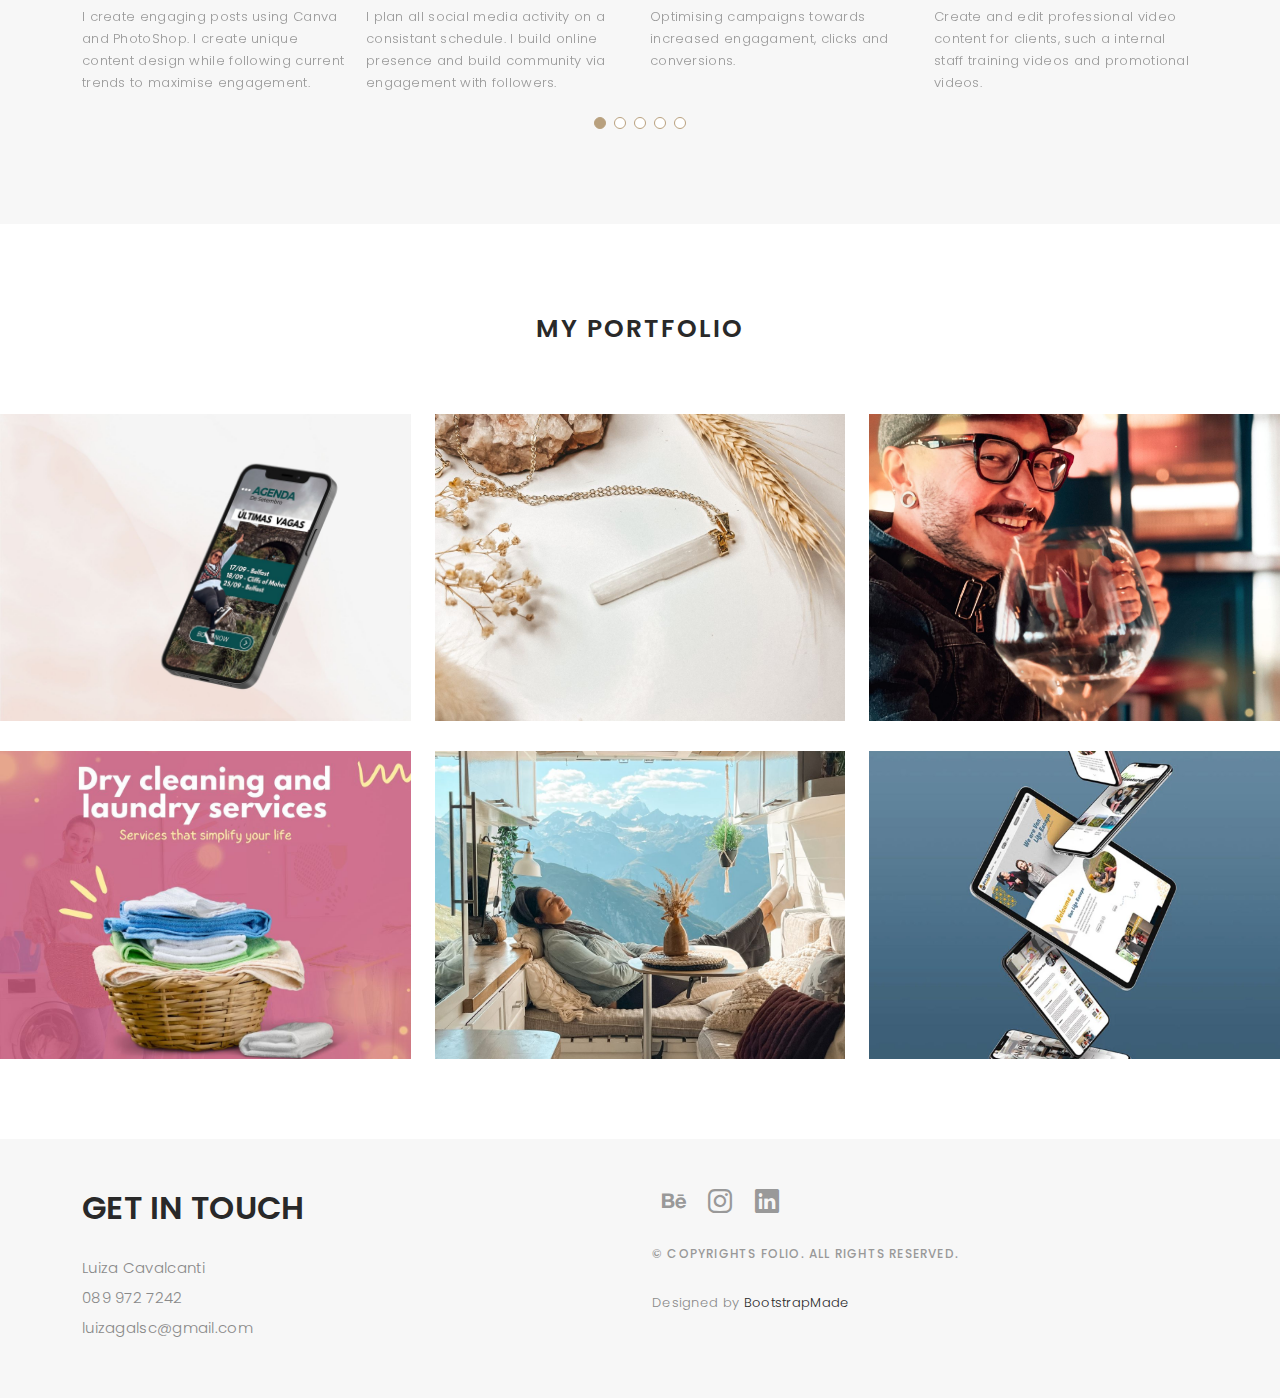
==== commit e4edd2ec: "Update links" ====
--- a/index.html
+++ b/index.html
@@ -84,9 +84,9 @@
         <p>Social Media Manager and Creator</p>
 
         <ul class="list-unstyled list-social">
-          <li><a href="#"><i class="bi bi-facebook"></i></a></li>
-          <li><a href="#"><i class="bi bi-instagram"></i></a></li>
-          <li><a href="#"><i class="bi bi-linkedin"></i></a></li>
+          <li><a target="_blank" href="https://www.behance.net/luizacalvacanti/appreciated"><i class="bi bi-behance"></i></a></li>
+          <li><a target="_blank" href="https://www.instagram.com/lugalvaopelomundo/"><i class="bi bi-instagram"></i></a></li>
+          <li><a target="_blank" href="https://www.linkedin.com/in/3-100-luiza-cavalcanti/"><i class="bi bi-linkedin"></i></a></li>
         </ul>
       </div>
     </div>
@@ -280,10 +280,9 @@
               <div class="socials-media text-center">
         
                 <ul class="list-unstyled">
-                  <li><a href="#"><i class="bi bi-facebook"></i></a></li>
-                  <li><a href="#"><i class="bi bi-twitter"></i></a></li>
-                  <li><a href="#"><i class="bi bi-instagram"></i></a></li>
-                  <li><a href="#"><i class="bi bi-linkedin"></i></a></li>
+                  <li><a target="_blank" href="https://www.behance.net/luizacalvacanti/appreciated"><i class="bi bi-behance"></i></a></li>
+                  <li><a target="_blank" href="https://www.instagram.com/lugalvaopelomundo/"><i class="bi bi-instagram"></i></a></li>
+                  <li><a target="_blank" href="https://www.linkedin.com/in/3-100-luiza-cavalcanti/"><i class="bi bi-linkedin"></i></a></li>
                 </ul>
         
               </div>
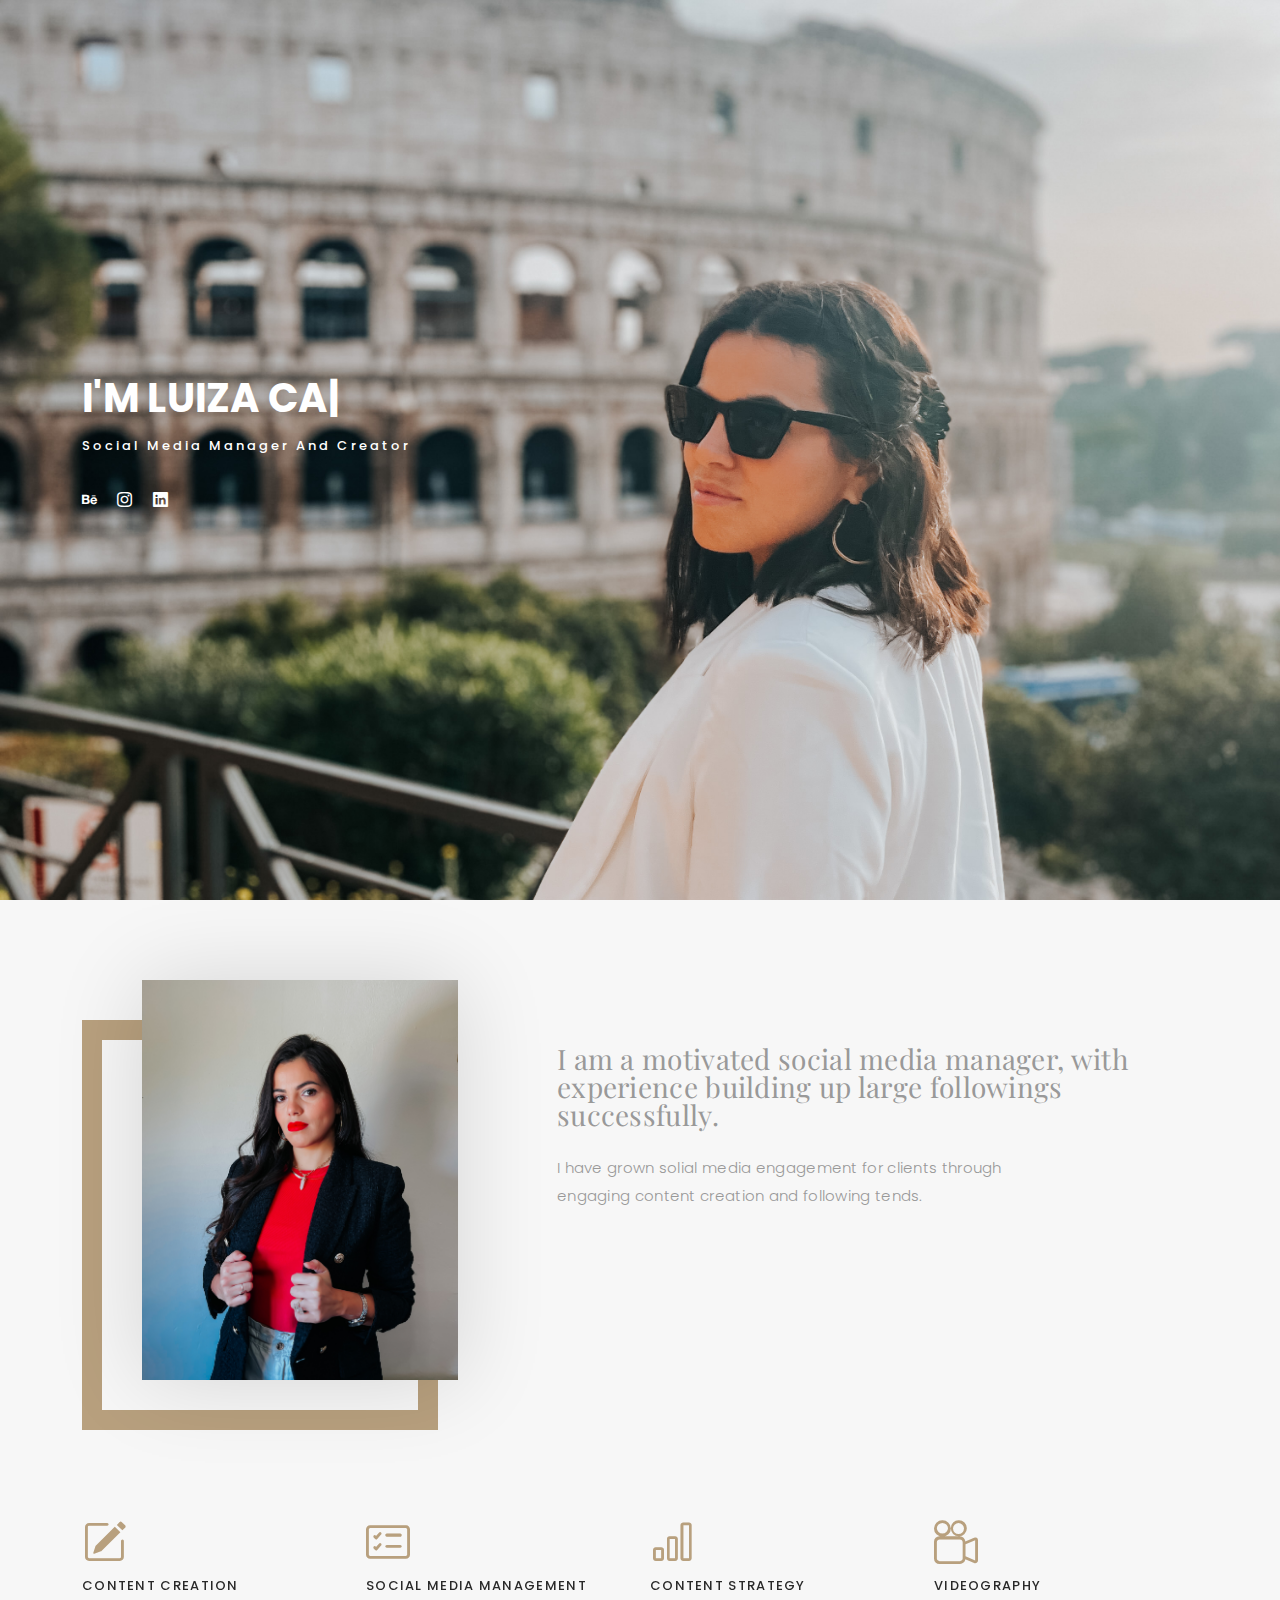
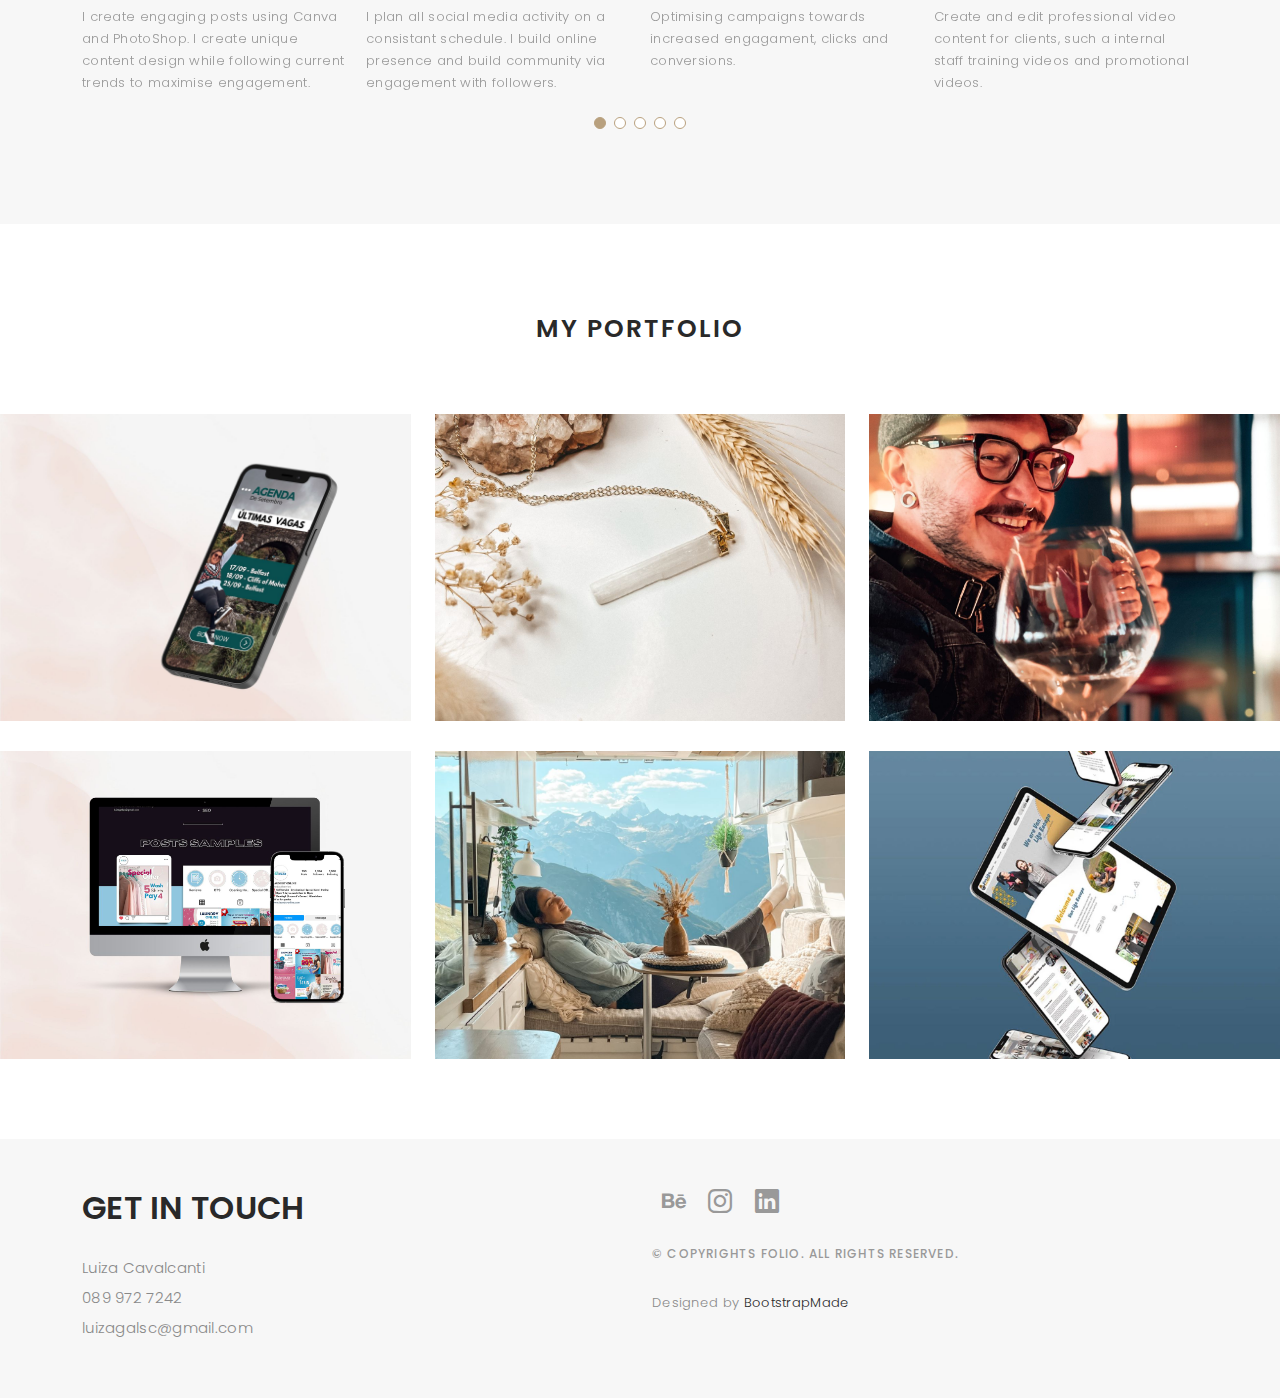
==== commit 1b79f235: "content changes" ====
--- a/index.html
+++ b/index.html
@@ -220,11 +220,11 @@
           </div>
 
           <div class="col-lg-4 col-md-6 portfolio-item filter-card">
-            <img src="assets/img/laundry.jpg" class="img-fluid" alt="">
-            <div class="portfolio-info">
-              <h4> Instagram diagnostic </h4>
+            <img src="assets/img/laundry-cover.jpg" class="img-fluid" alt="">
+            <div class="portfolio-info">
+              <h4> Instagram Analysis </h4>
               <p> Online Laundry </p>
-              <a href="assets/img/laundry.jpg" data-gallery="portfolioGallery" class="portfolio-lightbox preview-link" title="Card 2"><i class="bx bx-plus"></i></a>
+              <a href="assets/img/laundry-cover.jpg" data-gallery="portfolioGallery" class="portfolio-lightbox preview-link" title="Card 2"><i class="bx bx-plus"></i></a>
               <a href="details-laundry.html" class="details-link" title="More Details"><i class="bx bx-link"></i></a>
             </div>
           </div>
@@ -246,7 +246,7 @@
               <p> </p>
               <a href="assets/img/webdesign.jpg
               " data-gallery="portfolioGallery" class="portfolio-lightbox preview-link" title="App 3"><i class="bx bx-plus"></i></a>
-              <a href="details-ux.html" class="details-link" title="More Details"><i class="bx bx-link"></i></a>
+              <a href="https://www.behance.net/gallery/102819199/Web-Design-UI-design" target="_blank" class="details-link" title="More Details"><i class="bx bx-link"></i></a>
             </div>
           </div>
 
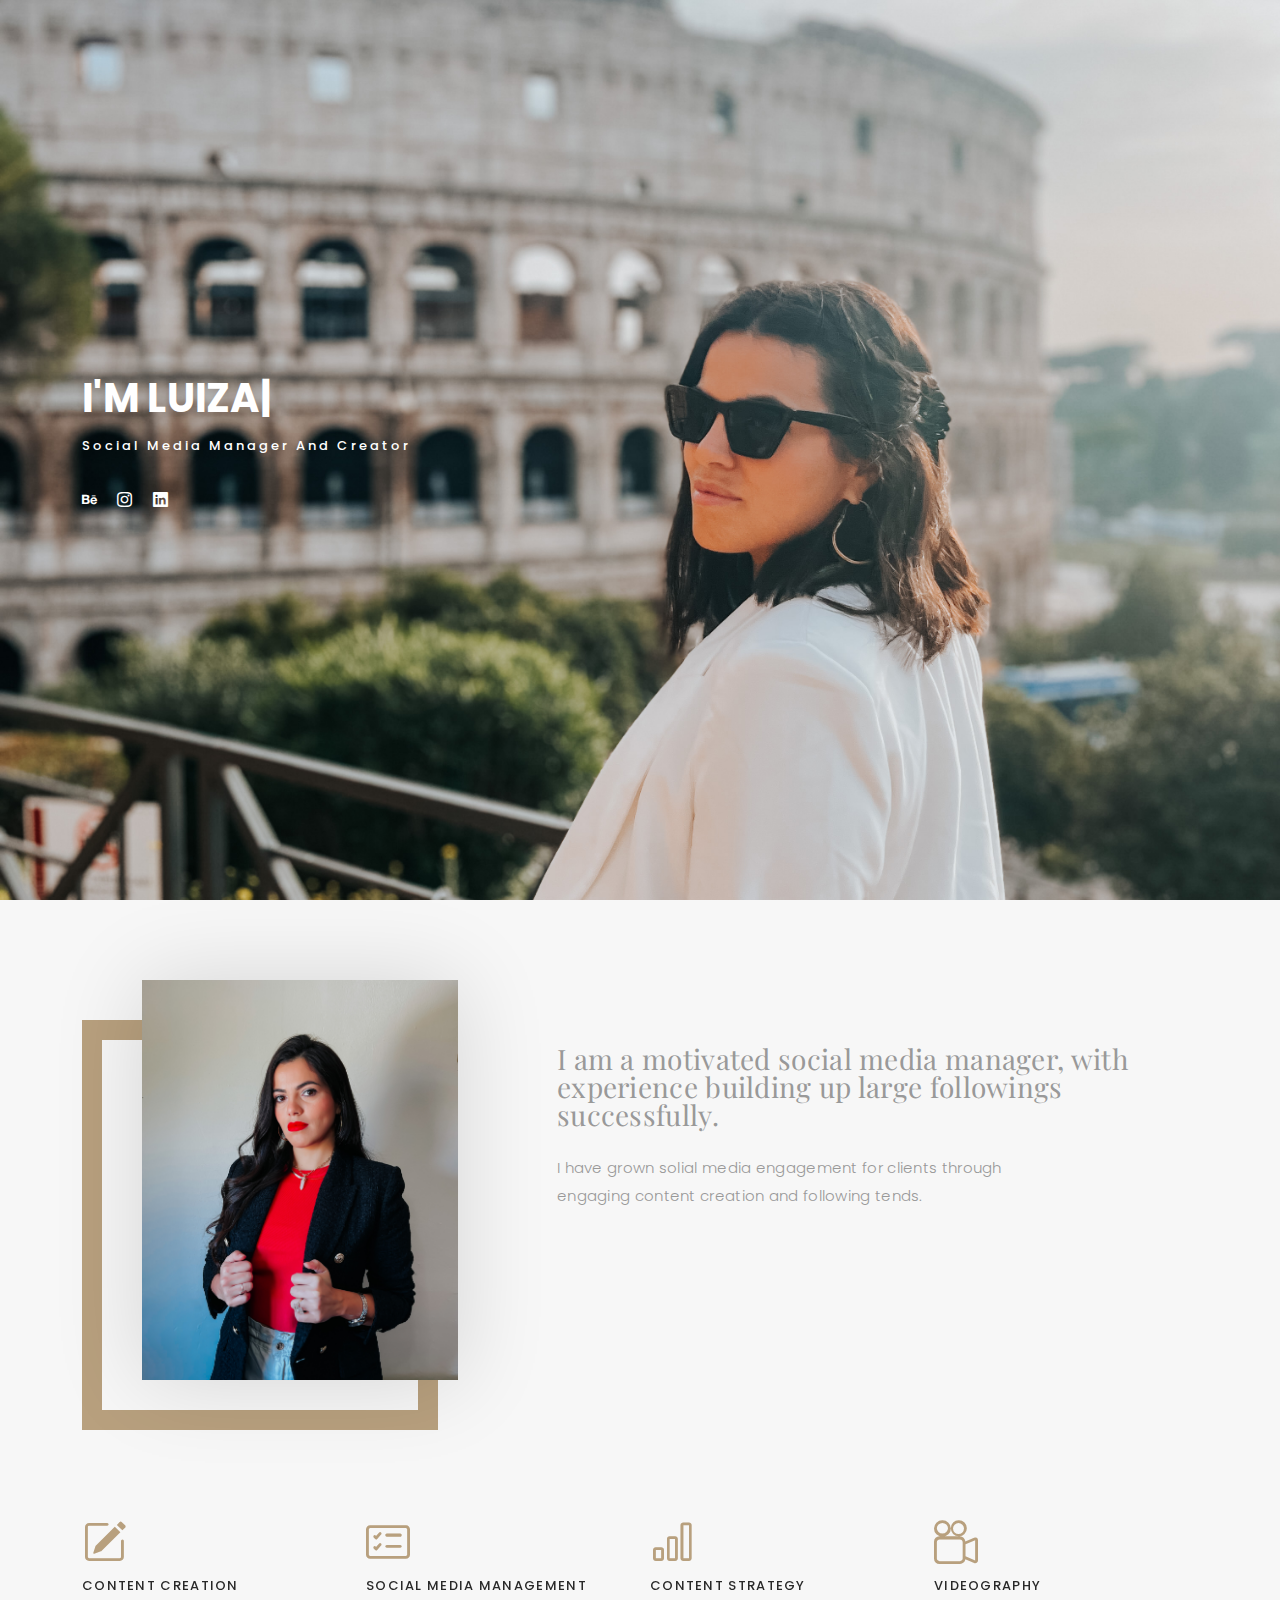
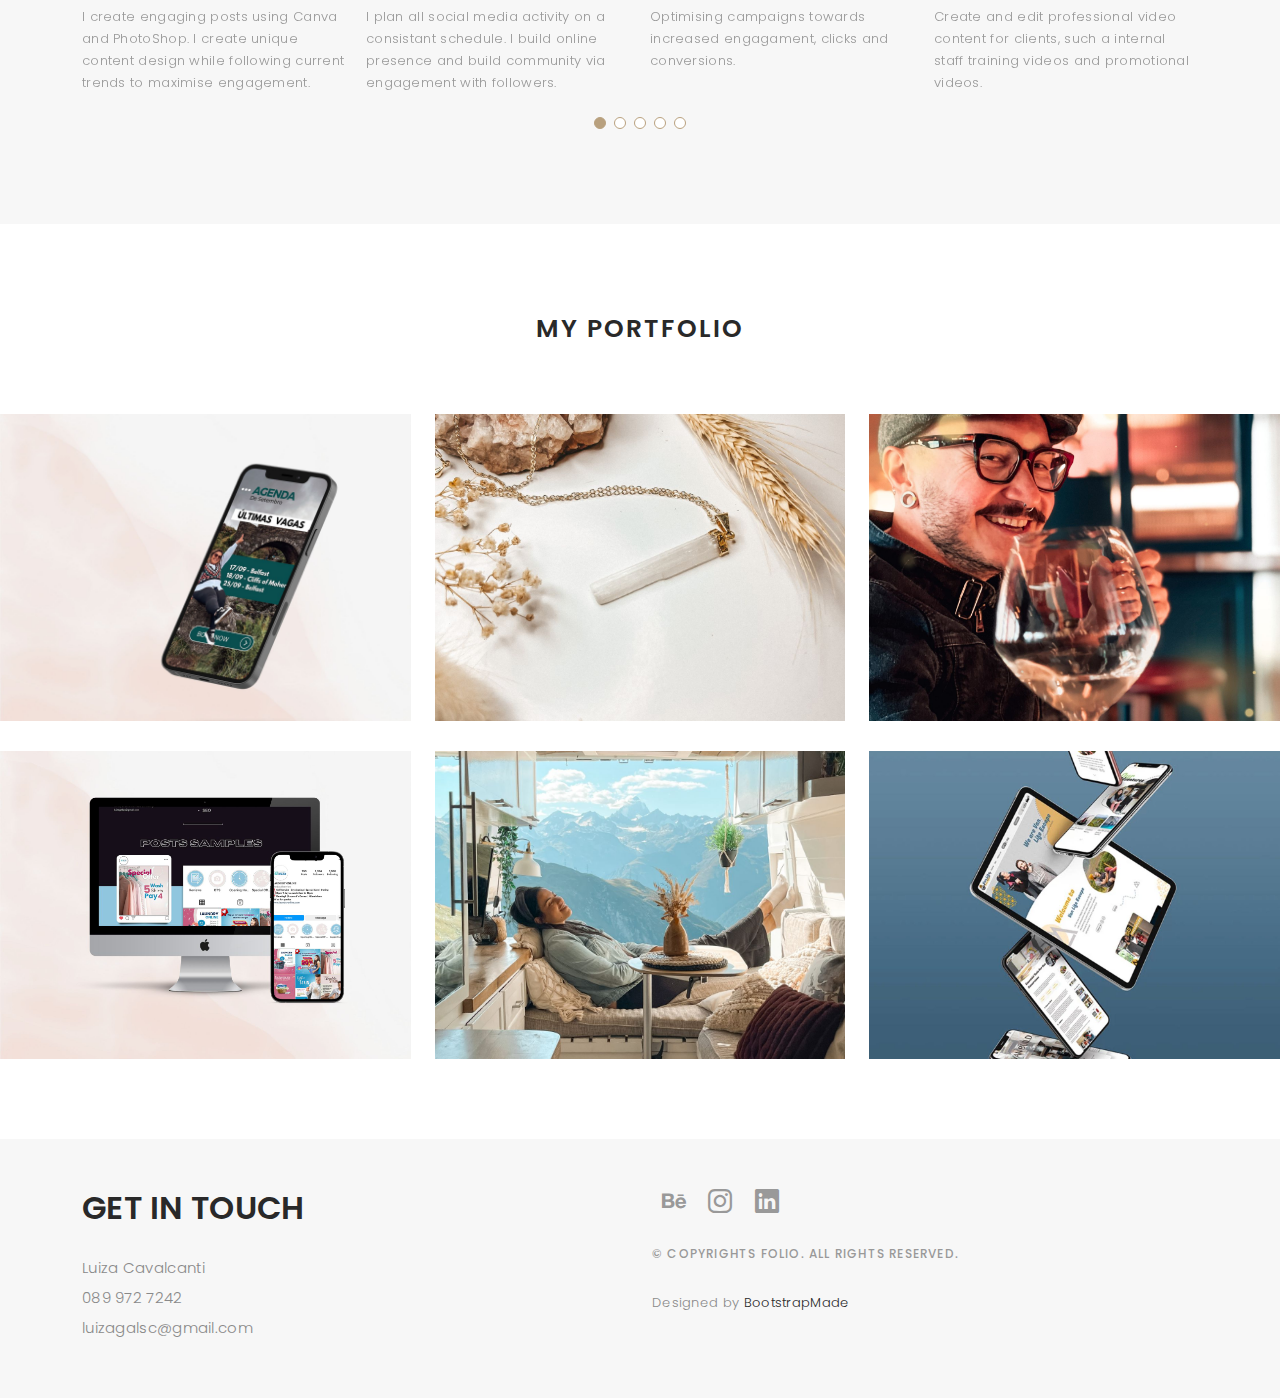
==== commit 41f0b826: "Content changes" ====
--- a/index.html
+++ b/index.html
@@ -5,7 +5,7 @@
   <meta charset="utf-8">
   <meta content="width=device-width, initial-scale=1.0" name="viewport">
 
-  <title>Folio Bootstrap Template - Index</title>
+  <title>Portfolio - Luiza Cavalcanti</title>
   <meta content="" name="description">
   <meta content="" name="keywords">
 
@@ -49,25 +49,7 @@
           <li><a class="nav-link scrollto active" href="#hero">Home</a></li>
           <li><a class="nav-link scrollto" href="#about">About</a></li>
           <li><a class="nav-link  scrollto" href="#portfolio">Portfolio</a></li>
-          <li><a class="nav-link  scrollto" href="#journal">Blog</a></li>
-          <li class="dropdown"><a href="#"><span>Drop Down</span> <i class="bi bi-chevron-down"></i></a>
-            <ul>
-              <li><a href="#">Drop Down 1</a></li>
-              <li class="dropdown"><a href="#"><span>Deep Drop Down</span> <i class="bi bi-chevron-right"></i></a>
-                <ul>
-                  <li><a href="#">Deep Drop Down 1</a></li>
-                  <li><a href="#">Deep Drop Down 2</a></li>
-                  <li><a href="#">Deep Drop Down 3</a></li>
-                  <li><a href="#">Deep Drop Down 4</a></li>
-                  <li><a href="#">Deep Drop Down 5</a></li>
-                </ul>
-              </li>
-              <li><a href="#">Drop Down 2</a></li>
-              <li><a href="#">Drop Down 3</a></li>
-              <li><a href="#">Drop Down 4</a></li>
-            </ul>
-          </li>
-          <li><a class="nav-link scrollto" href="#contact">Contact</a></li>
+          <li><a class="nav-link scrollto" href="#footer">Contact</a></li>
         </ul>
         <i class="bi bi-list mobile-nav-toggle"></i>
       </nav><!-- .navbar -->
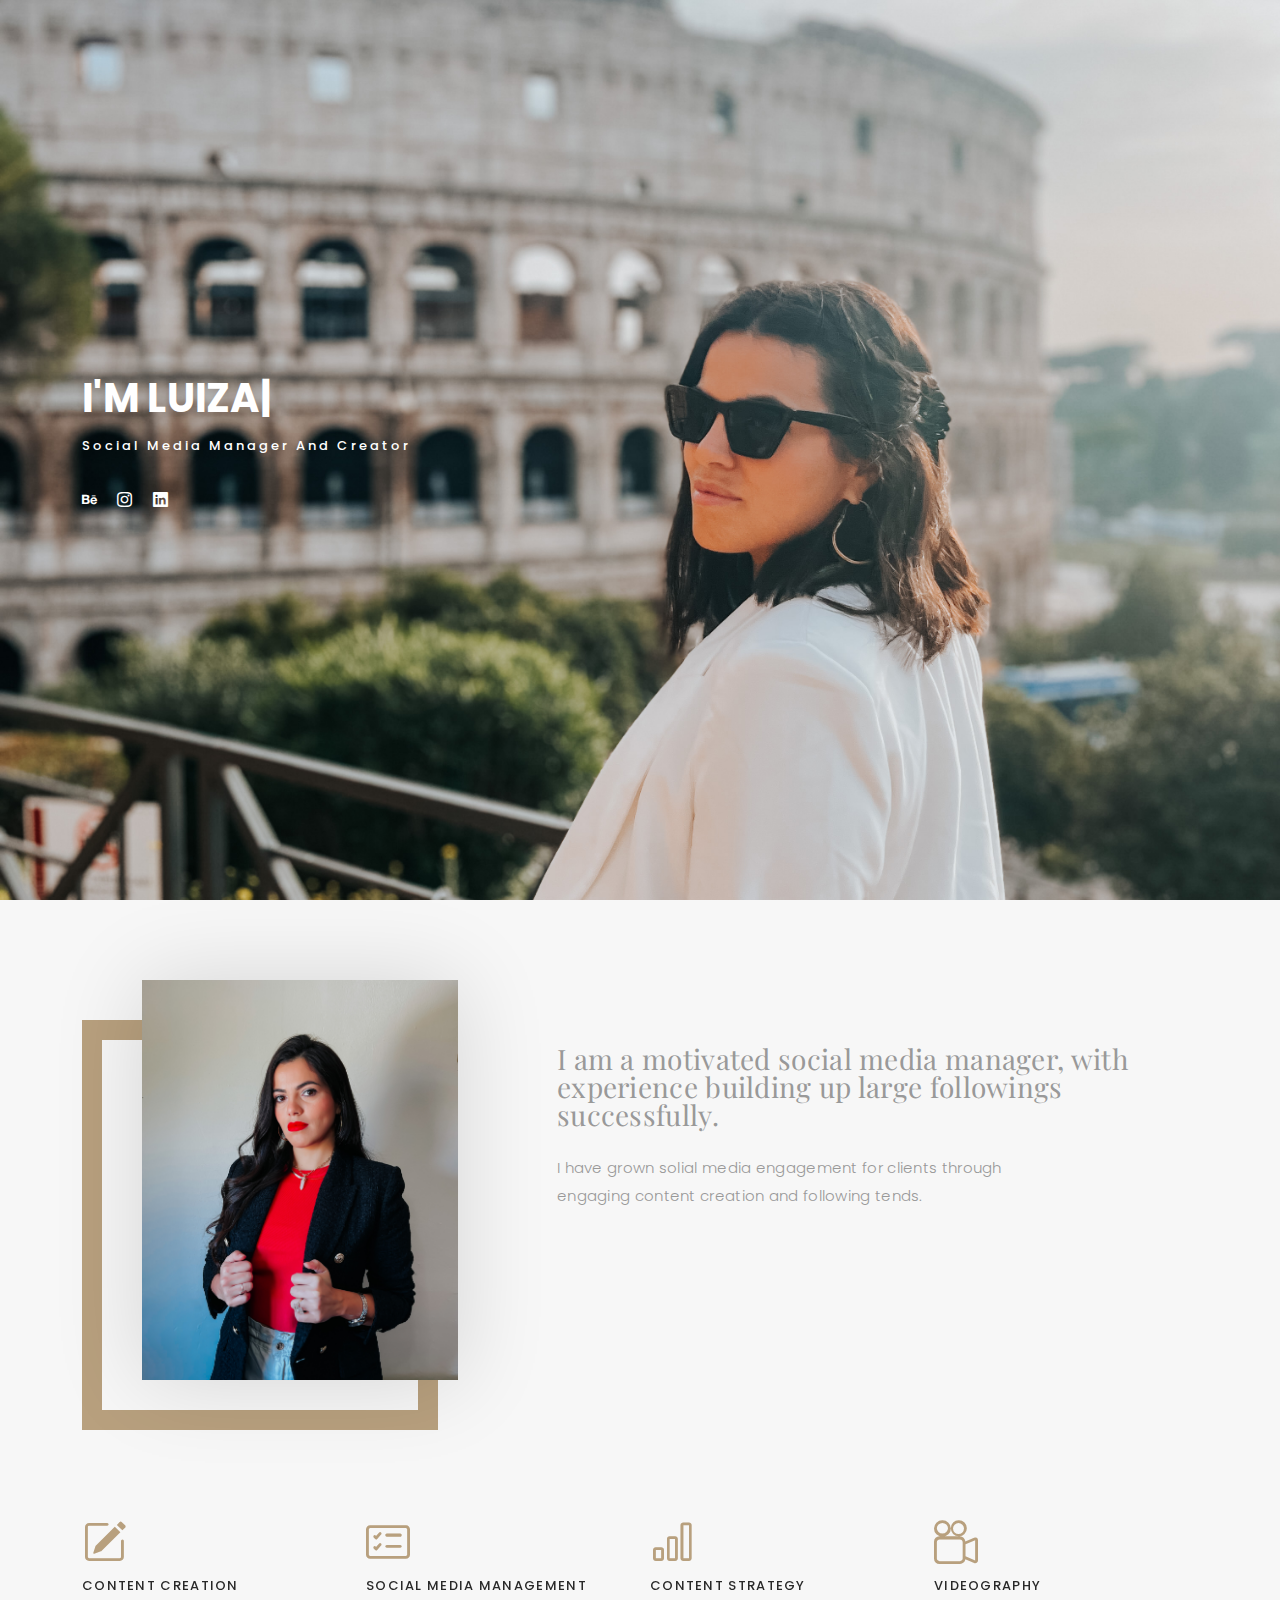
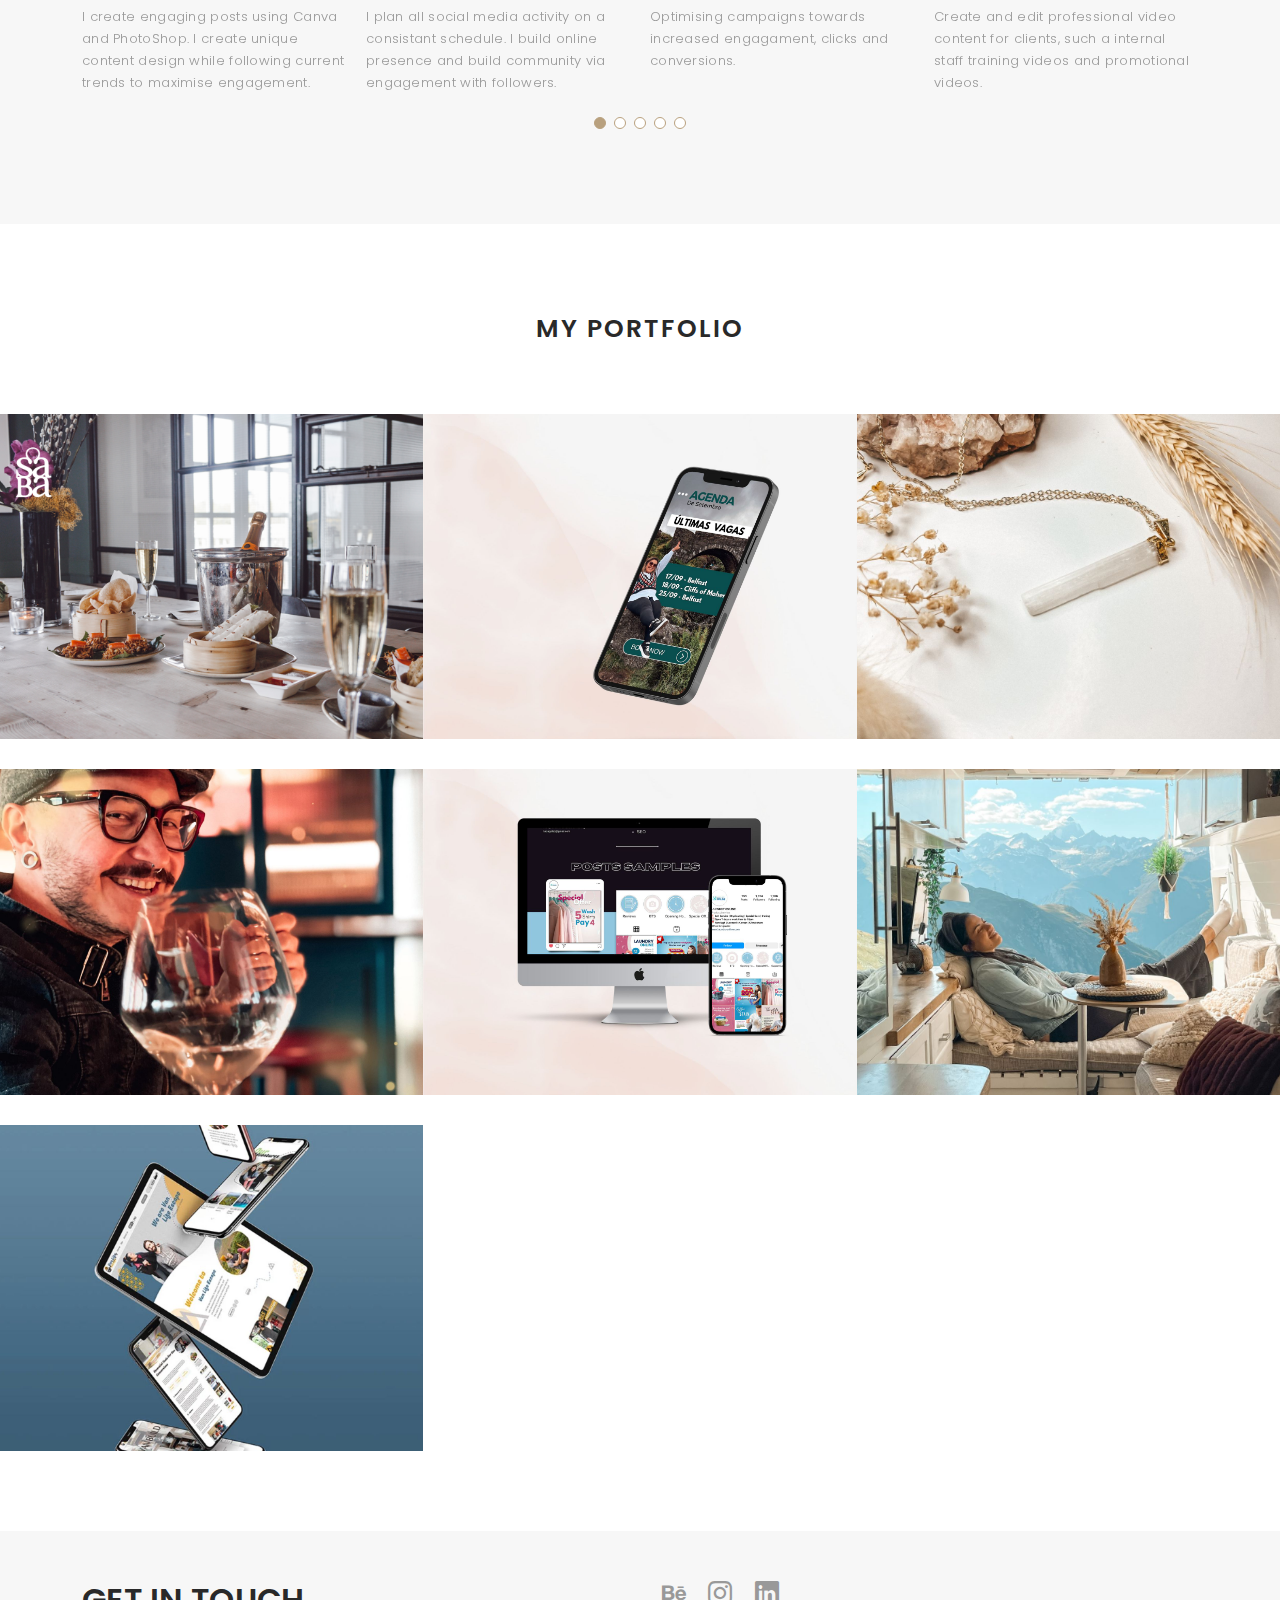
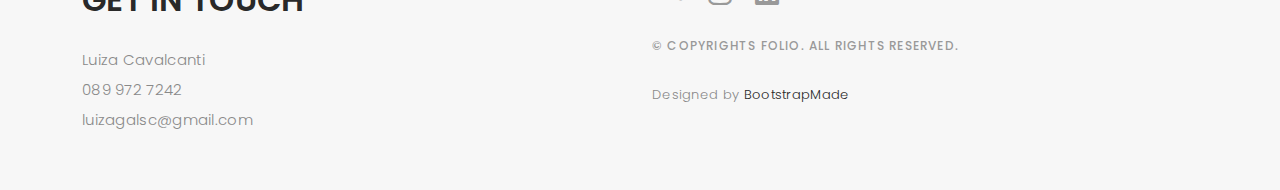
==== commit 69968cc5: "Add saba" ====
--- a/index.html
+++ b/index.html
@@ -171,66 +171,82 @@
         <div class="row portfolio-container">
 
           <!-- CARIOCA TRIPS -->
-          <div class="col-lg-4 col-md-6 portfolio-item filter-app">
-            <img src="assets/img/portfolio/carioca-project.jpg" class="img-fluid" alt="">
-            <div class="portfolio-info">
-              <h4> Social Media Manager & Creator </h4>
-              <p>Carioca Trips </p>
-              <a href="assets/img/portfolio/carioca-project.jpg" data-gallery="portfolioGallery" class="portfolio-lightbox preview-link" title="App 1"><i class="bx bx-plus"></i></a>
-              <a href="details-carioca.html" class="details-link" title="More Details"><i class="bx bx-link"></i></a>
-            </div>
-          </div>
-
-          <div class="col-lg-4 col-md-6 portfolio-item filter-web">
-            <img src="assets/img/da-terra-crystals.jpg" class="img-fluid" alt="">
-            <div class="portfolio-info">
-              <h4> Marketing, Photography, E-commerce </h4>
-              <p> Da Terra Crystals </p>
-              <a href="assets/img/da-terra-crystals.jpg" data-gallery="portfolioGallery" class="portfolio-lightbox preview-link" title="Web 3"><i class="bx bx-plus"></i></a>
-              <a href="details-da-terra.html" class="details-link" title="More Details"><i class="bx bx-link"></i></a>
-            </div>
-          </div>
-
-          <div class="col-lg-4 col-md-6 portfolio-item filter-app">
-            <img src="assets/img/hodson-video.jpg" class="img-fluid" alt="">
-            <div class="portfolio-info">
-              <h4>Video Produce + Video editing </h4>
-              <p>Hodson Bay Group </p>
-              <a href="assets/img/hodson-video.jpg" data-gallery="portfolioGallery" class="portfolio-lightbox preview-link" title="App 2"><i class="bx bx-plus"></i></a>
-              <a href="https://vimeo.com/598905514" target="_blank" class="details-link" title="More Details"><i class="bx bx-link"></i></a>
-            </div>
-          </div>
-
-          <div class="col-lg-4 col-md-6 portfolio-item filter-card">
-            <img src="assets/img/laundry-cover.jpg" class="img-fluid" alt="">
-            <div class="portfolio-info">
-              <h4> Instagram Analysis </h4>
-              <p> Online Laundry </p>
-              <a href="assets/img/laundry-cover.jpg" data-gallery="portfolioGallery" class="portfolio-lightbox preview-link" title="Card 2"><i class="bx bx-plus"></i></a>
-              <a href="details-laundry.html" class="details-link" title="More Details"><i class="bx bx-link"></i></a>
-            </div>
-          </div>
-
+          <a href="https://www.instagram.com/sabarestaurantdublin/?hl=en" target="_blank" title="More Details">
+            <div class="col-lg-4 col-md-6 portfolio-item filter-app">
+              <img src="assets/img/saba.png" class="img-fluid" alt="">
+              <div class="portfolio-info">
+                <h4>Social Media Management</h4>
+                <p>SaBa Restaurant and Take Away</p>
+                <div class="portfolio-lightbox preview-link" ><i class="bx bx-plus"></i></div>
+              </div>
+            </div>
+          </a>
+
+          <a href="details-carioca.html"title="More Details">
+            <div class="col-lg-4 col-md-6 portfolio-item filter-app">
+              <img src="assets/img/portfolio/carioca-project.jpg" class="img-fluid" alt="">
+              <div class="portfolio-info">
+                <h4> Social Media Manager & Creator </h4>
+                <p>Carioca Trips </p>
+                <div class="portfolio-lightbox preview-link" ><i class="bx bx-plus"></i></div>
+              </div>
+            </div>
+          </a>
+
+          <a href="details-da-terra.html"title="More Details">
+            <div class="col-lg-4 col-md-6 portfolio-item filter-web">
+              <img src="assets/img/da-terra-crystals.jpg" class="img-fluid" alt="">
+              <div class="portfolio-info">
+                <h4> Marketing, Photography, E-commerce </h4>
+                <p> Da Terra Crystals </p>
+                <div class="portfolio-lightbox preview-link" ><i class="bx bx-plus"></i></div>
+              </div>
+            </div>
+          </a>
+
+          <a href="https://vimeo.com/598905514" target="_blank" title="More Details">
+            <div class="col-lg-4 col-md-6 portfolio-item filter-app">
+              <img src="assets/img/hodson-video.jpg" class="img-fluid" alt="">
+              <div class="portfolio-info">
+                <h4>Video Production + Video editing </h4>
+                <p>Hodson Bay Hotel Group </p>
+                <div class="portfolio-lightbox preview-link" ><i class="bx bx-plus"></i></div>
+              </div>
+            </div>
+          </a>
+
+          <a href="details-laundry.html" title="More Details">
+            <div class="col-lg-4 col-md-6 portfolio-item filter-card">
+              <img src="assets/img/laundry-cover.jpg" class="img-fluid" alt="">
+              <div class="portfolio-info">
+                <h4> Instagram Analysis </h4>
+                <p> Online Laundry </p>
+                <div class="portfolio-lightbox preview-link" ><i class="bx bx-plus"></i></div>
+              </div>
+            </div>
+          </a>
+
+          <a href="details-vanlife.html" title="More Details">
           <div class="col-lg-4 col-md-6 portfolio-item filter-web">
             <img src="assets/img/vanlife.jpg" class="img-fluid" alt="">
             <div class="portfolio-info">
               <h4> Social Media Creator  </h4>
               <p> Van Life Escape + Lu Galvão Pelo Mundo </p>
-              <a href="assets/img/vanlife.jpg" data-gallery="portfolioGallery" class="portfolio-lightbox preview-link" title="Web 2"><i class="bx bx-plus"></i></a>
-              <a href="details-vanlife.html" class="details-link" title="More Details"><i class="bx bx-link"></i></a>
-            </div>
-          </div>
-
-          <div class="col-lg-4 col-md-6 portfolio-item filter-app">
-            <img src="assets/img/webdesign.jpg" class="img-fluid" alt="">
-            <div class="portfolio-info">
-              <h4> UX - Web design </h4>
-              <p> </p>
-              <a href="assets/img/webdesign.jpg
-              " data-gallery="portfolioGallery" class="portfolio-lightbox preview-link" title="App 3"><i class="bx bx-plus"></i></a>
-              <a href="https://www.behance.net/gallery/102819199/Web-Design-UI-design" target="_blank" class="details-link" title="More Details"><i class="bx bx-link"></i></a>
-            </div>
-          </div>
+              <div class="portfolio-lightbox preview-link" ><i class="bx bx-plus"></i></div>
+            </div>
+          </div>
+          </a>
+
+          <a href="https://www.behance.net/gallery/102819199/Web-Design-UI-design" target="_blank" title="More Details">
+            <div class="col-lg-4 col-md-6 portfolio-item filter-app">
+              <img src="assets/img/webdesign.jpg" class="img-fluid" alt="">
+              <div class="portfolio-info">
+                <h4> UX - Web design </h4>
+                <p> </p>
+                <div class="portfolio-lightbox preview-link" ><i class="bx bx-plus"></i></div>
+              </div>
+            </div>
+          </a>
 
         </div>
 
--- a/assets/css/style.css
+++ b/assets/css/style.css
@@ -46,6 +46,7 @@
   color: #292929;
   text-decoration: none !important;
   transition: all 0.5s ease-in-out 0s;
+  cursor: pointer !important;
 }
 
 a:hover {
